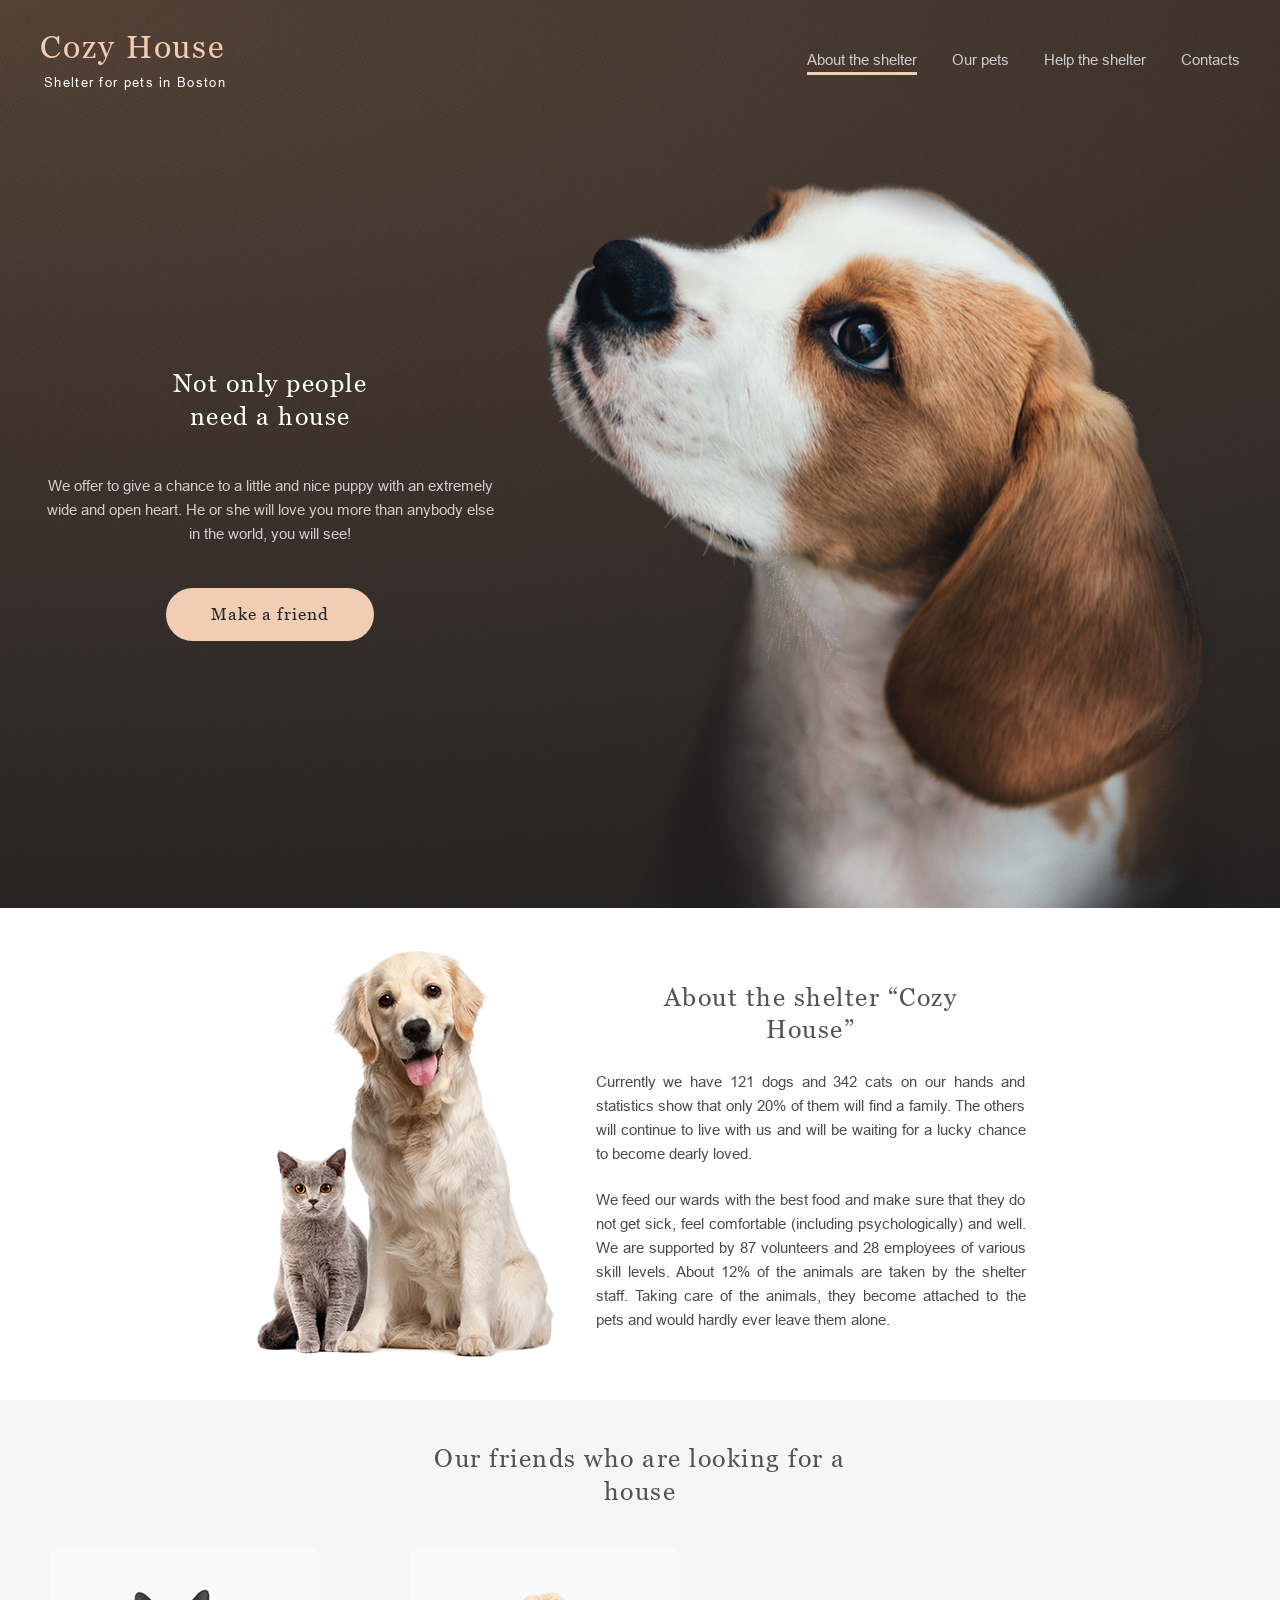
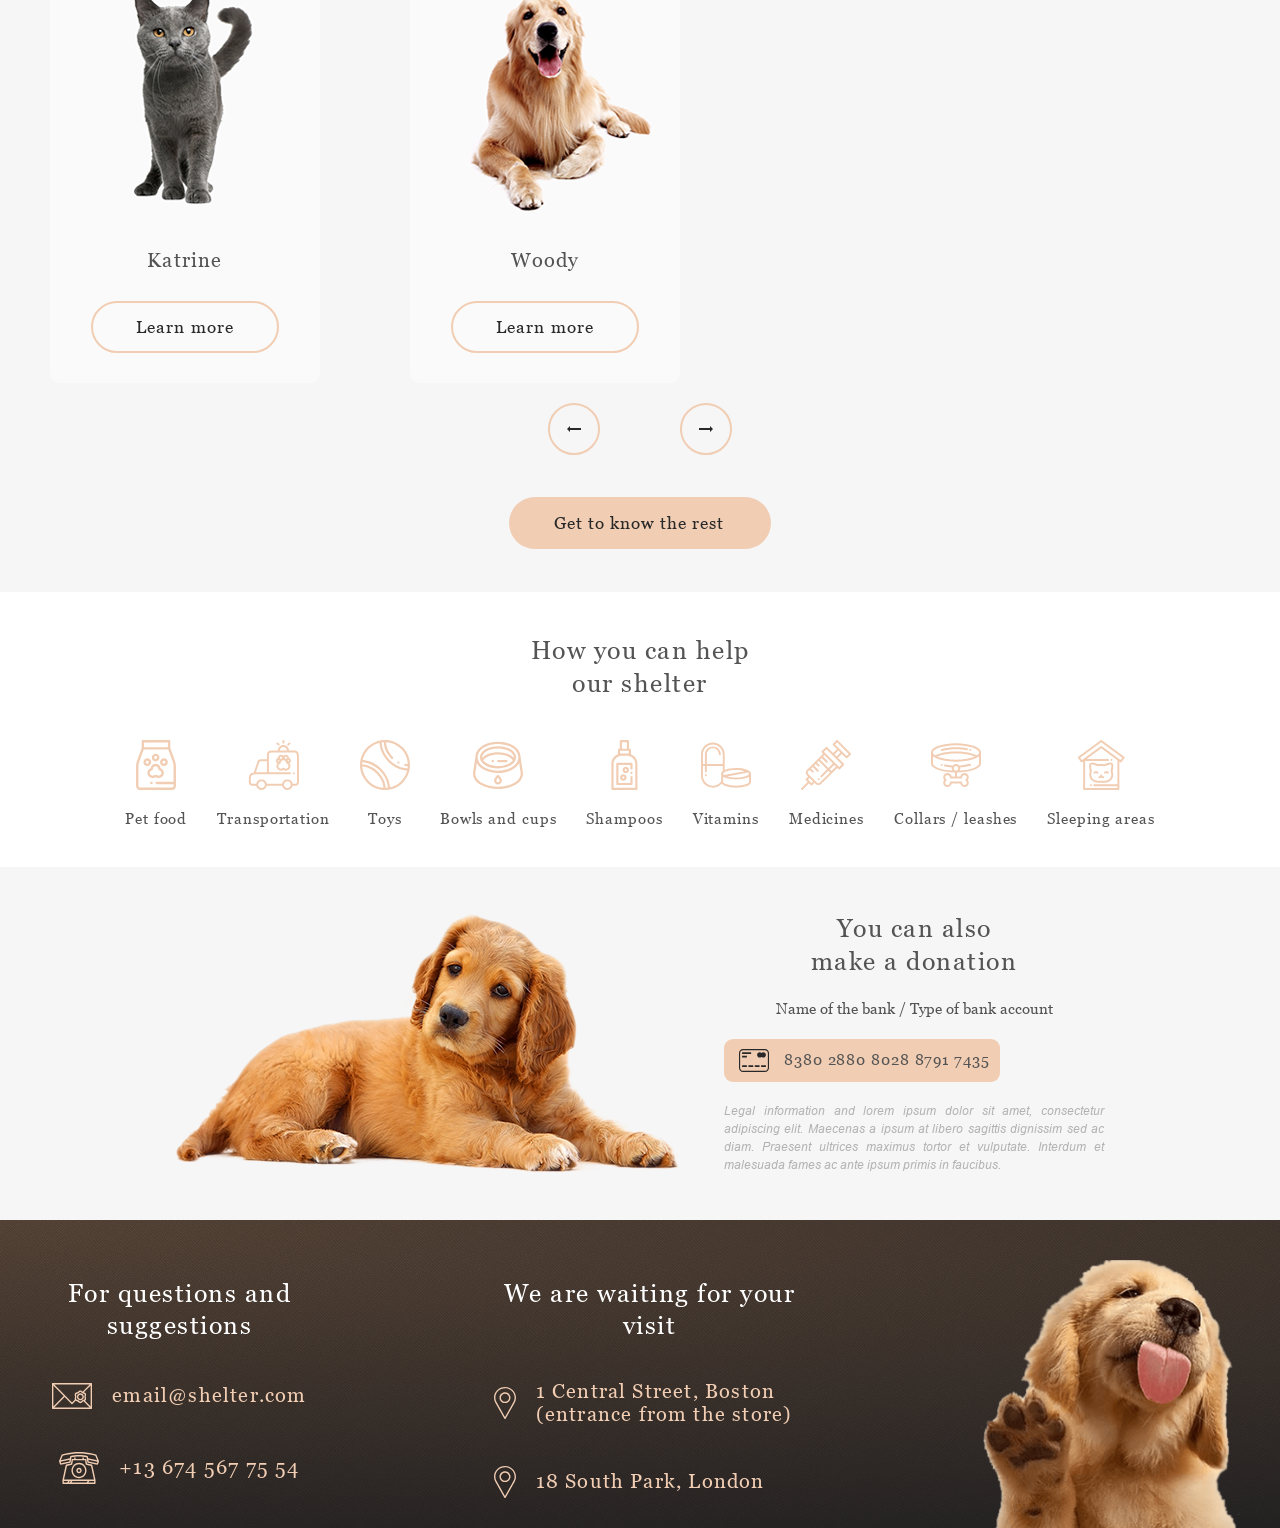
==== index.html @ 42ce53c7 "Initial commit" ====
<!DOCTYPE html>
<html lang="en">
<head>
    <meta charset="UTF-8">
    <meta name="viewport" content="width=device-width, initial-scale=1.0">
    <title>Cozy House | main page</title>
    <link rel="preload" href="fonts/ArialMT.woff2" as="font" type="font/woff2" crossorigin>
    <link rel="preload" href="fonts/Georgia.woff2" as="font" type="font/woff2" crossorigin>
    <link rel="stylesheet" href="css/style.css">
    <link rel="icon" type="image/x-icon" href="images/favicon.ico">
</head>
<body>
    <div class="overlay" id="overlay"></div> 
    <header class="header">
        <div class="container">
            <div class="header__row">
                <a class="header__logo logo" href="#">
                    <div class="logo__title">
                        Cozy House
                    </div>
                    <div class="logo__desc">
                        Shelter for pets in Boston
                    </div>
                </a>
                <nav class="header__main-menu main-menu">
                    <ul class="main-menu__list">
                        <li class="main-menu__item"><a href="#" class="main-menu__link main-menu__link--current">About the shelter</a></li>
                        <li class="main-menu__item"><a href="pets.html" class="main-menu__link">Our pets</a></li>
                        <li class="main-menu__item"><a href="#help" class="main-menu__link">Help the shelter</a></li>
                        <li class="main-menu__item"><a href="#contacts" class="main-menu__link">Contacts</a></li>
                    </ul>
                </nav>
                <div class="burger header__burger">
                    <div class="burger__elem"></div>
                    <div class="burger__elem"></div>
                    <div class="burger__elem"></div>
                </div>
            </div>
        </div>
    </header>
    <main class="main">
        <div class="hero">
            <div class="container">
                <div class="hero__row">
                    <div class="hero__content">
                        <h1 class="hero__title">
                            Not only people need a house
                        </h1>
                        <div class="hero__desc">
                            We offer to give a chance to a little and nice puppy with an extremely wide and open heart. He or she will love you more than anybody else in the world, you will see!
                        </div>
                        <a class="hero__button button button--background" href="#friends">
                            Make a friend
                        </a>
                    </div>
                    <div class="hero__image-container">
                        <img class="hero__image" src="images/hero-image.png" width="698" height="728" alt="">
                    </div>
                </div>
            </div>
        </div>
        <section class="about">
            <div class="container">
                <div class="about__row">
                    <div class="about__image-container">
                        <img class="about__image" src="images/about-pets.png" width="300" height="408" alt="">
                    </div>
                    <div class="about__content">
                        <h2 class="section-title about__section-title">
                            About the shelter “Cozy House”
                        </h2>
                        <p>
                            Currently we have 121 dogs and 342 cats on our hands and statistics show that only 20% of them will find a family. The others will continue to live with us and will be waiting for a lucky chance to become dearly loved.
                        </p>
                        <p>
                            We feed our wards with the best food and make sure that they do not get sick, feel comfortable (including psychologically) and well. We are supported by 87 volunteers and 28 employees of various skill levels. About 12% of the animals are taken by the shelter staff. Taking care of the animals, they become attached to the pets and would hardly ever leave them alone.
                        </p>
                    </div>
                </div>
            </div>
        </section>
        <section class="friends friends--hero" id="friends">
            <div class="container">
                <h2 class="friends__section-title section-title section-title--big-margin">
                    Our friends who
                    are&nbsp;looking for a house
                </h2>
                <div class="friends__slider slider">
                    <div class="slider__arrow slider__arrow--left">
                        <svg width="14" height="6" viewBox="0 0 14 6" fill="none" xmlns="http://www.w3.org/2000/svg">
                            <path d="M14 2V4H3V6L0 3L3 0V2H14Z" fill="#292929" />
                        </svg>
                    </div>
                   
                    <div class="slider__wrapper">
                        <div class="slider__item">
                            <a class="friends-item" href="#">
                                <div class="friends-item__image-container">
                                    <img src="images/pets-katrine.jpg" alt="">
                                </div>
                                <div class="friends-item__title">
                                    Katrine
                                </div>
                                <div class="friends-item__button button button--round">
                                    Learn more
                                </div>
                            </a>
                        </div>
                        <div class="slider__item">
                            <a class="friends-item" href="#">
                                <div class="friends-item__image-container">
                                    <img src="images/pets-jennifer.jpg" alt="">
                                </div>
                                <div class="friends-item__title">
                                    Jennifer
                                </div>
                                <div class="friends-item__button button button--round">
                                    Learn more
                                </div>
                            </a>
                        </div>
                        <div class="slider__item">
                            <a class="friends-item" href="#">
                                <div class="friends-item__image-container">
                                    <img src="images/pets-woody.jpg" alt="">
                                </div>
                                <div class="friends-item__title">
                                    Woody
                                </div>
                                <div class="friends-item__button button button--round">
                                    Learn more
                                </div>
                            </a>
                        </div>
                    </div>
                    <div class="slider__arrow slider__arrow--right">
                        <svg width="14" height="6" viewBox="0 0 14 6" fill="none" xmlns="http://www.w3.org/2000/svg">
                            <path d="M0 4V2L11 2V0L14 3L11 6V4L0 4Z" fill="#292929" />
                        </svg>
                    </div>
                </div>
                <a class="friends__button button button--background" href="pets.html">
                    Get to know the rest
                </a>
            </div>
        </section>
        <section class="help" id="help">
            <div class="container">
                <h2 class="help__section-title section-title section-title--big-margin">
                    How you can help
                    our shelter
                </h2>
                <div class="help__row">
                    <div class="help__col">
                        <div class="help-item">
                            <div class="help-item__icon">
                                <img src="images/help/1.svg" alt="">
                            </div>
                            <div class="help-item__name">
                                Pet food
                            </div>
                        </div>
                    </div>
                    <div class="help__col">
                        <div class="help-item">
                            <div class="help-item__icon">
                                <img src="images/help/2.svg" alt="">
                            </div>
                            <div class="help-item__name">
                                Transportation
                            </div>
                        </div>
                    </div>
                   
                    <div class="help__col">
                        <div class="help-item">
                            <div class="help-item__icon">
                                <img src="images/help/3.svg" alt="">
                            </div>
                            <div class="help-item__name">
                                Toys
                            </div>
                        </div>
                    </div>
                    <div class="help__col">
                        <div class="help-item">
                            <div class="help-item__icon">
                                <img src="images/help/4.svg" alt="">
                            </div>
                            <div class="help-item__name">
                                Bowls and cups
                            </div>
                        </div>
                    </div>
                    <div class="help__col">
                        <div class="help-item">
                            <div class="help-item__icon">
                                <img src="images/help/5.svg" alt="">
                            </div>
                            <div class="help-item__name">
                                Shampoos
                            </div>
                        </div>
                    </div>
                    <div class="help__col">
                        <div class="help-item">
                            <div class="help-item__icon">
                                <img src="images/help/6.svg" alt="">
                            </div>
                            <div class="help-item__name">
                                Vitamins
                            </div>
                        </div>
                    </div>
                    <div class="help__col">
                        <div class="help-item">
                            <div class="help-item__icon">
                                <img src="images/help/7.svg" alt="">
                            </div>
                            <div class="help-item__name">
                                Medicines
                            </div>
                        </div>
                    </div>
                    <div class="help__col">
                        <div class="help-item">
                            <div class="help-item__icon">
                                <img src="images/help/8.svg" alt="">
                            </div>
                            <div class="help-item__name">
                                Collars / leashes
                            </div>
                        </div>
                    </div>
                    <div class="help__col">
                        <div class="help-item">
                            <div class="help-item__icon">
                                <img src="images/help/9.svg" alt="">
                            </div>
                            <div class="help-item__name">
                                Sleeping areas
                            </div>
                        </div>
                    </div>
                </div>
            </div>
        </section>
        <section class="dontaion">
            <div class="container">
                <div class="dontaion__row">
                    <div class="donation__image-container">
                        <img class="dontaion__image" src="images/donation-dog.png" alt="">
                    </div>
                    <div class="dontaion__content">
                        <h2 class="dontaion__section-title section-title">
                            You can also make a donation
                        </h2>
                        <p class="donation__subtitle">
                            Name of the bank / Type of bank account
                        </p>
                        <a class="donation__credit-card cradit-card" href="#">
                            <img class="cradit-card__img" src="images/credit-card.svg" alt="">
                            8380 2880 8028 8791 7435
                        </a>
                        <div class="donation__desc">
                            Legal information and lorem ipsum dolor sit amet, consectetur adipiscing elit. Maecenas a ipsum at libero sagittis dignissim sed ac diam. Praesent ultrices maximus tortor et vulputate. Interdum et malesuada fames ac ante ipsum primis in faucibus.
                        </div>
                    </div>
                </div>
              
            </div>
        </section>
    </main> 
    <footer class="footer" id="contacts">
        <div class="container">
            <div class="footer__row">
                <div class="footer__col footer__col--links">
                    <h2 class="footer__section-title footer__section-title--big section-title">
                        For questions and suggestions
                    </h2>
                    <ul class="footer__contacts">
                        <li class="footer__list-item">
                            <a class="footer__item footer__item--center" href="mailto:email@shelter.com">
                                <img src="images/icon-email.svg" alt="">
                                email@shelter.com
                            </a>
                        </li>
                        <li class="footer__list-item">
                            <a class="footer__item footer__item--center" href="tel:+136745677554">
                                <img src="images/icon-phone.svg" alt="">
                                +13 674 567 75 54
                            </a>
                        </li>
                    </ul>
                </div>
                <div class="footer__col footer__col--adress">
                    <h2 class="footer__section-title section-title">
                        We are waiting for your visit
                    </h2>
                    <ul class="footer__contacts">
                        <li class="footer__list-item">
                            <a class="footer__item footer__item--center" href="https://maps.app.goo.gl/FoFPzvUxAFWKKioE9" target="_blank">
                                <img src="images/icon-marker.svg" alt="">
                                1 Central Street, Boston (entrance from the store)
                            </a>
                        </li>
                        <li class="footer__list-item">
                            <a class="footer__item footer__item--center" href="https://maps.app.goo.gl/FoFPzvUxAFWKKioE9" target="_blank">
                                <img src="images/icon-marker.svg" alt="">
                                18 South Park, London 
                            </a>
                        </li>
                    </ul>
                </div>
                <div class="footer__col">
                    <img  src="images/footer-puppy.png" alt="">
                </div>
            </div>
        </div>
    </footer>
    <script src="main.js"></script>
</body>
</html>
---- css/style.css ----
:root {
    --color-light-xl: #fff;
	--color-light-l: #f6f6f6;
	--color-light-s: #fafafa;
	--color-dark-s: #cdcdcd;
	--color-dark-m: #b2b2b2;
	--color-dark-l: #545454;
	--color-dark-xl: #4c4c4c;
	--color-dark-2xl: #444;
	--color-dark-3xl: #292929;
	--color-primary: #f1cdb3;
	--color-primary-light: #fddcc4;
	--start-screen-gradient-background: #211f20;
	--footer-gradient-background: #211f20;
    --font-family: "Georgia", sans-serif;
    --second-family: "Arial", sans-serif;
}
@font-face {
    font-family: 'Georgia';
    src: url('../fonts/Georgia-Italic.woff2') format('woff2');
    font-weight: normal;
    font-style: italic;
    font-display: swap;
}

@font-face {
    font-family: 'Arial';
    src: url('../fonts/ArialMT.woff2') format('woff2');
    font-weight: normal;
    font-style: normal;
    font-display: swap;
}

@font-face {
    font-family: 'Arial';
    src: url('../fonts/Arial-ItalicMT.woff2') format('woff2');
    font-weight: normal;
    font-style: italic;
    font-display: swap;
}

@font-face {
    font-family: 'Georgia';
    src: url('../fonts/Georgia.woff2') format('woff2');
    font-weight: normal;
    font-style: normal;
    font-display: swap;
}


html{
	scroll-behavior: smooth;
	height: 100%;
}

body{
	display: flex;
	flex-direction: column;	
	height: 100%;
    margin: 0;
    padding: 0;
    font-family: var(--font-family);
    color: var(--color-dark-l);
	background: var(--color-light-l);
}

.main{
	flex: 1 0 auto;
}

.footer{
	flex: 0 0 auto;
}

.container{
	max-width: 1200px;
	padding: 0 15px;
	margin: 0 auto;
}

.button{
	display: inline-flex;
	box-sizing: border-box;
	font-family: var(--font-family);
	font-weight: 400;
	font-size: 17px;
	line-height: 130%;
	color: var(--color-dark-3xl);
	letter-spacing: 0.06em;
	text-decoration: none;
	border-radius: 100px;
	transition: 0.3s;
}

.button--background{
	padding: 15px 45px;
	background: var(--color-primary);
}

.button--background:hover{
	background: var(--color-primary-light)
}

.button--round{
	padding: 13px 43px;
	border: 2px solid var(--color-primary);
}

.section-title{
	font-family: var(--font-family);
	font-weight: 400;
	font-size: 35px;
	line-height: 130%;
	letter-spacing: 0.06em;
	color: var(--color-dark-l);
	margin: 0;
}

.section-title--big-margin{
	margin-bottom: 60px;
}

.header{
	position: absolute;
	top: 0;
	left: 0;
	z-index: 100;
	width: 100%;
	padding: 30px 0;
}

body.lock {
    overflow: hidden;
}

.burger {
	position: relative;
    display: none; 
    flex-direction: column;
    justify-content: space-between;
    width: 30px;
    height: 22px;
    cursor: pointer;
    transition: transform 0.3s ease;
    z-index: 150 !important; 
}
.burger__elem {
    width: 100%;
    height: 2px;
    background-color: #f1cdb3; 
}

.overlay {
    position: fixed;
    top: 0; left: 0;
    width: 100%; height: 100%;
    background: rgba(41, 41, 41, 0.6);
    opacity: 0;
    visibility: hidden;
    transition: all 0.3s ease;
	z-index: 50;
}
.overlay.active {
    opacity: 1;
    visibility: visible;
}

.header--inside{
	position: relative;
}

.header--white{
	background: var(--color-light-xl);
}

.header--white .logo__title{
	color: var(--color-dark-l);
}

.header--white .logo__desc{
	color: var(--color-dark-3xl);
}

.header--white .main-menu__link{
	color: var(--color-dark-l);
}

.header--white .main-menu__link:not(.main-menu__link--current):hover{
	color: var(--color-dark-3xl);
}

.header--white .burger__elem{
	background-color: #000000;
}
.header--white .burger.active .burger__elem {
    background-color: var(--color-primary); 
}

.header__row{
	display: flex;
	justify-content: space-between;
	align-items: center;
}

.logo{
	text-decoration: none;
}

.logo__title{
	font-family: var(--font-family);
	font-weight: 400;
	font-size: 32px;
	line-height: 110%;
	letter-spacing: 0.06em;
	color: var(--color-primary);
}

.logo__desc{
	margin-top: 10px;	
	margin-left: 4px;
	font-family: var(--second-family);
	font-weight: 400;
	font-size: 13px;
	letter-spacing: 0.1em;
	color: var(--color-light-xl);
}

.main-menu__list{
	padding: 0;
	margin: 0;
	display: flex;
	gap: 35px;
	list-style: none;
}

.main-menu__link{
	position: relative;
	display: block;
	font-family: var(--second-family);
	font-weight: 400;
	font-size: 15px;
	line-height: 160%;
	color: var(--color-dark-s);
	text-decoration: none;
	transition: 0.3s;
}

.main-menu__link:after{
	content: '';
	position: absolute;
	top: 100%;
	left: 0;
	width: 0;
	height: 3px;
	background: var(--color-primary);
	transition: 0.3s;
}

.main-menu__link--current{
	cursor: inherit;
}

.main-menu__link.main-menu__link--current:after{
	width: 100%;
}

.main-menu__link:not(.main-menu__link--current):active,
.main-menu__link:not(.main-menu__link--current):hover{
	color: var(--color-light-s);
}


.main-menu__link:not(.main-menu__link--current):active:after{
	width: 100%;
}

.hero{
	position: relative;
	padding-top: 180px;
	background: var(--start-screen-gradient-background) radial-gradient(237.5% 111.8% at 0% 0%, rgb(91, 72, 58) 0%, rgb(38, 36, 37) 100%);
	background-size: cover;
}
.hero::before{
	content: '';
	position: absolute;
	top: 0;
	height: 100%;
	width: 100%;
	background-image: url(../images/noise_transparent.png);
}

.hero__row{
	position: relative;
	display: flex;
	align-items: flex-end;
	justify-content: space-between;
}

.hero__content{
	align-self: center;
	flex-shrink: 0;
	padding-bottom: 80px;
}

.hero__title{
	margin: 0;
	max-width: 310px;
	font-weight: 400;
	font-size: 44px;
	line-height: 130%;
	color: var(--color-light-xl);
}

.hero__desc{
	margin: 42px 0;
	font-family: var(--second-family);
	font-weight: 400;
	font-size: 15px;
	line-height: 160%;
	color: var(--color-dark-s);
	max-width: 460px;
}

.hero__image{
	display: block;
	max-width: 100%;
	height: auto;
}

.about{
	padding: 80px 0 96px;
	background: var(--color-light-xl);
}

.about__row{
	display: flex;
	align-items: center;
	justify-content: center;
	gap: 120px;
}
.about__content{
	max-width: 430px;
}

.about__section-title{
	max-width: 370px;
	margin-bottom: 22px;
}

.about__content p{
	font-family: var(--second-family);
	font-weight: 400;
	font-size: 15px;
	line-height: 160%;
	color: var(--color-dark-xl);
	margin: 0;
}	

.about__content p + p{
	margin-top: 25px;
}

.friends{
	padding: 80px 0 100px;
}

.friends__grid{
	display: grid;
	grid-template-columns: repeat(4, 1fr);
	gap: 30px 40px;
}

.friends__section-title{
	max-width: 430px;
	margin-left: auto;
	margin-right: auto;
	text-align: center;
}

.friends__pagination{
	margin-top: 60px;
}

.pagination__list{
	display: flex;
	align-items: center;
	justify-content: center;
	gap: 20px;
	list-style: none;
	padding: 0;
	margin: 0;
	list-style: none;

}

.pagination__link{
	display: flex;
	align-items: center;
	justify-content: center;
	height: 52px;
	width: 52px;
	box-sizing: border-box;
	border: 2px solid var(--color-primary);
	border-radius: 100px;
	padding-bottom: 3px;
	font-size: 20px;
	line-height: 1;
	/* letter-spacing: 0.06em; */
	text-align: center;
	color: var(--color-dark-3xl);
	text-decoration: none;
	transition: 0.4s;
}

.pagination__link:not(.pagination__link--disable):not(.pagination__link--current):hover{
	background: var(--color-primary-light);
	border-color: var(--color-primary-light);
}

.pagination__link:not(.pagination__link--disable):not(.pagination__link--current):active,
.pagination__link--current{
	background: var(--color-primary);
	border-color:  var(--color-primary);
}

.pagination__link--disable{
	color: var(--color-dark-s);
	border-color: var(--color-dark-s);
	cursor: no-drop;
}

.slider{
	position: relative;
	padding: 0 105px;
	box-sizing: border-box;
}

.slider__wrapper{
	display: flex;
	gap: 90px;
}

.slider__arrow{
	position: absolute;
	top: 50%;
	transform: translateY(-50%);
	display: flex;
	align-items: center;
	justify-content: center;
	height: 52px;
	width: 52px;
	box-sizing: border-box;
	border-radius: 100px;
	border: 2px solid var(--color-primary);
	cursor: pointer;
	transition: 0.3s;
}

.slider__arrow:hover{
	background-color: var(--color-primary-light);
	border-color: var(--color-primary-light);
}

.slider__arrow--left{
	left: 0;
}

.slider__arrow--right{
	right: 0;
}

.friends__button{
	display: block;
	max-width: 262px;
	margin: 60px auto 0;
}

.friends-item{
	display: flex;
	flex-direction: column;
	align-items: center;
	gap: 30px;
	padding-bottom: 30px;
	text-decoration: none;
	background: var(--color-light-s);
	border-radius: 9px;
	transition: 0.3s;
}

.friends-item:hover{
	background-color: #ffffff;
	box-shadow: 0 2px 35px 14px rgba(13, 13, 13, 0.04);
}

.friends-item:hover .friends-item__button{
	background: var(--color-primary-light);
	border-color: var(--color-primary-light);
}

.friends-item__image-container{
	position: relative;
	overflow: hidden;
	height: 270px;
	border-radius: 9px 9px 0 0;
}

.friends-item__image-container img{
	height: 100%;
	width: 100%;
	object-fit: contain;
	object-position: center;
}

.friends-item__title{
	font-family: var(--font-family);
	font-weight: 400;
	font-size: 20px;
	letter-spacing: 0.06em;
	text-align: center;
	color: var(--color-dark-l);
	text-decoration: none;
}

.help{
	padding: 80px 0 100px;
	background: var(--color-light-xl);
}

.help__section-title{
	max-width: 310px;
	margin-left: auto;
	margin-right: auto;
	text-align: center;
}

.help__row{
	display: flex;
    flex-wrap: wrap;
    gap: 55px 120px;
    justify-content: center;
}


.help-item{
	display: flex;
	flex-direction: column;
	align-items: center;
	gap: 30px;
}

.help-item__icon{
	height: 60px;
	display: flex;
	align-items: flex-end;
	justify-content: center;
}

.help-item__icon img{
	max-width: 100%;
	max-height: 60px;
}

.help-item__name{
	font-family: var(--font-family);
	font-weight: 400;
	font-size: 20px;
	line-height: 115%;
	letter-spacing: 0.06em;
	text-align: center;
	color: var(--color-dark-l);
}

.dontaion{
	padding: 80px 0 100px;
	background: var(--color-light-l);
}

.dontaion__row{
	display: flex;
	justify-content: center;
	align-items: center;
	gap: 30px;
}

.dontaion__content{
	max-width: 380px;
}

.dontaion__section-title{
	max-width: 300px;
}

.donation__subtitle{
	margin: 20px 0 18px;
	font-family: var(--font-family);
	font-weight: 400;
	font-size: 15px;
	line-height: 110%;
	letter-spacing: 0.06em;
	color: var(--color-dark-l);
}

.donation__image-container{
	padding-top: 4px;
}

.cradit-card{
	display: flex;
	align-items: center;
	padding: 10px 10px 10px 15px;
	box-sizing: border-box;
	max-width: 349px;
	font-family: var(--font-family);
	font-weight: 400;
	font-size: 20px;
	line-height: 115%;
	letter-spacing: 0.06em;
	color: var(--color-dark-l);
	text-decoration: none;
	border-radius: 9px;
	background: var(--color-primary);
	transition: 0.4s;
}

.cradit-card:hover{
	opacity: .8;
}

.cradit-card__img{
	margin-right: 15px;
}

.donation__desc{
	margin-top: 20px;
	font-family: var(--second-family);
	font-style: italic;
	font-weight: 400;
	font-size: 12px;
	line-height: 150%;
	color: var(--color-dark-m);
}


.footer{
	position: relative;
	padding: 40px 0 0 0;
	/* background:  radial-gradient(549.89% 73.65% at 5.73% 50%, rgb(81, 61, 47) 0%, rgb(26, 26, 28) 100%) var(--start-screen-gradient-background); */
	background: var(--start-screen-gradient-background) radial-gradient(237.5% 111.8% at 0% 0%, rgb(91, 72, 58) 0%, rgb(38, 36, 37) 100%);
}
.footer::before{
	content: '';
	position: absolute;
	top: 0;
	left: 0;
	height: 100%;
	width: 100%;
	background: url(../images/noise_transparent.png);
}
.footer__row{
	position: relative;
	display: flex;
	align-items: flex-start;
	justify-content: space-between;
}

.footer__section-title{
	margin-bottom: 33px;
	color: var(--color-light-xl);
}

.footer__section-title--big{
	margin-bottom: 38px;
}

.footer__contacts{
	padding: 0;
	margin: 0;
	list-style: none;
}

.footer__col--links {
	max-width: 279px;
}

.footer__col--adress{
	max-width: 302px;
}

.footer__col--adress .footer__list-item + .footer__list-item{
	margin-top: 32px;
}

.footer__col > img{
	display: block;
}
.footer__col:not(:last-child){
	padding-top: 17px;
}

.footer__item{
	display: flex;
	align-items: flex-start;
	font-weight: 400;
	font-size: 20px;
	line-height: 115%;
	letter-spacing: 0.06em;
	color: var(--color-primary);
	text-decoration: none;
	transition: .4s;
}

.footer__item:hover{
	opacity: 0.8;
}

.footer__item--center{
	align-items: center;
}

.footer__item img{
	margin-right: 20px;
	flex-shrink: 0;
}

.footer__list-item + .footer__list-item {
	margin-top: 40px;
}

.burger{
	display: none;
}

@media (max-width:1100px){
	
	.slider__wrapper{
		gap: 50px;
	}

	.friends__grid{
		grid-template-columns: repeat(3,1fr);
	}
}
@media (max-width:991px){

	
	.container{
		padding: 0 30px;
	}

	.hero {
		padding-top: 149px;
	}

	.hero__row{
		flex-direction: column;
	}

	.hero__content{
		display: flex;
		flex-direction: column;
		padding-bottom: 100px;
	}

	.hero__desc{
		max-width: clamp(300px, 60vw, 800px);
	}
	
	.hero__image{
		max-width: 569px;
		width: 100%;
	}

	.hero__button{
		margin: 0 auto;
	}

	.about__row{
		flex-direction: column-reverse;
		gap: 80px;
	}

	.about__section-title{
		margin-bottom: 24px;
	}

	.slider{
		padding: 0 64px;
	}

	.slider__item{
		width: 100%;
	}

	.slider__wrapper{
		gap: 40px;
	}

	.slider__item:nth-child(3){
		display: none;
	}
	
	.help{
		padding: 80px 0 99px;
	}

	.help__row{
		display: grid;
		grid-template-columns: repeat(3, 1fr);
		gap: 55px 0;
		padding: 0 10px;
		box-sizing: border-box;
	}
	.help__col{
		padding: 0 15px;
		box-sizing: border-box;
	}


	.dontaion__row{
		flex-direction: column-reverse;
		gap: 60px;
	}

	.donation__image-container{
		padding-top: 0;
	}

	.donation__image-container img{
		display: block;
		margin-left: -2px;
	}

	.donation__subtitle{
		margin: 20px 0 19px;
	}
	
	.footer{
		padding: 31px 0 0 0;
	}

	.footer__col:not(:last-child){
		padding-top: 0;
	}

	.footer__row{
		flex-wrap: wrap;
		justify-content: center;
		gap: 64px 60px;
	}

	.friends{
		padding: 80px 0 78px;
	}
	.friends--hero{
		padding: 80px 0 100px;
	}
	.friends__section-title{
		margin-bottom: 30px;
	}
	.friends--hero .friends__section-title{
		margin-bottom: 60px;
	}
	.friends__grid{
		grid-template-columns: repeat(2,1fr);
		padding: 0 64px;
	}

	.friends__grid .friends-item:nth-child(n + 7){
		display: none;
	}

	.friends__pagination{
		margin-top: 40px;
	}
	
}

@media (max-width:767px){

	.container{
		padding: 0 15px;
	}

	.header .container{
		padding: 0 20px;
	}

	.header__main-menu{
		display: none;
	}
	.burger{
		display: flex;
		flex-direction: column;
		justify-content: space-between;
		width: 30px;
		height: 22px;
		z-index: 150 !important;
	}
	
	.burger__elem{
		height: 2px;
		background-color: var(--color-primary);
	}

    .header__main-menu {
        position: fixed;
        top: 0;
        right: -320px; 
        max-width: 320px;
		width: 100%;
        height: 100vh;
        background-color: #292929; 
        display: flex;
        align-items: center;   
        justify-content: center; 
        transition: transform 0,5s ease;
        z-index: 120;
	}
    .header__main-menu.active {
        transform: translateX(-320px);
    }
    
    .burger.active {
        transform: rotate(90deg);
    }

    .main-menu__list {
        display: flex;
        flex-direction: column; 
        align-items: center;   
		justify-content: center;
		height: auto;
        gap: 40px;            
        list-style: none;
        padding: 0;
    }
	.main-menu__link {
        font-size: 32px;       
        line-height: 160%;
		text-align: center;
        color: #CDCDCD;        
        text-decoration: none;
		transition: color 0.3s ease;
    }
	.main-menu__link:hover {
        color: #F1CDB3;
    }
    .main-menu__link--current {
        color: #F1CDB3;
        border-bottom: 3px solid #F1CDB3;
    }
	.header--white .header__main-menu {
        background-color: #FFFFFF;
    }
    .header--white .main-menu__link {
        color: #545454;
    }
    .header--white .main-menu__link--current {
        color: #292929;
        border-bottom: 3px solid #F1CDB3;
    }

    .header--white .burger__elem {
        background-color: #000000;
    }
	.header--white .logo__title {
        color: var(--color-primary);
    }
    .header--white .logo__desc {
        color: var(--color-dark-3xl);
    }
}
	.hero .container{
		padding:  0 14px;
	}

	.hero__content{
		text-align: center;
	}

	.hero__title{
		max-width: 255px;
		margin: 0 auto;
		font-size: 25px;
		line-height: 130%;
		letter-spacing: 0.06em;
	}

	.hero__desc{

		font-size: 15px;
		line-height: 160%;
	}

	.about{
		padding: 42px 0 38px;
	}

	.about .container{
		padding: 0 25px;
	}
	
	.about__row{
		gap: 41px;
	}

	.about__content p + p{
		margin-top: 22px;
	}
	

	.about__image{
		height: auto;
		max-width: 100%;
	}

	.section-title{
		font-size: 25px;
		line-height: 130%;
		letter-spacing: 0.06em;
		text-align: center;
	}


	.section-title--big-margin{
		margin-bottom: 41px;
	}

	.about__content p{
		text-align: justify;
	}

	.friends{
		padding: 42px 0 43px;
	}

	.slider{
		padding: 0 10px 72px;
	}

	.slider__item:nth-child(2){
		display: none;
	}

	.slider__arrow{
		top: auto;
		bottom: 0;
	}

	.slider__arrow--right{
		transform: translateX(92px);
		right: 50%;
	}

	.slider__arrow--left{
		transform: translateX(-92px);
		left: 50%;
	}

	.friends__button{
		margin-top: 42px;
	}
	
	.help{
		padding: 42px 0 39px;
	}
	
	.help__row{
		grid-template-columns: repeat(2, 1fr);
		gap: 30px;
		padding: 0;
	}

	.help__section-title{
		max-width: 230px;
	}
	
	.help__col{
		padding: 0;
	}

	.help-item{
		gap: 21px;
	}

	.help-item__icon{
		height: 50px;
	}

	.help-item__icon img{
		max-height: 50px;
	}

	.help-item__name{
		font-size: 15px;
		line-height: 110%;
		letter-spacing: 0.06em;
	}

	

	.donation__image-container img{
		max-width: 100%;
	}

	.dontaion{
		padding: 42px 0;
	}

	.donation .container{
		padding: 0 19px;
	}

	.dontaion__section-title{
		max-width: 220px;
		margin: 0 auto;
	}

	.donation__subtitle{
		font-weight: 400;
		font-size: 15px;
		line-height: 160%;
		text-align: center;
		letter-spacing: 0;
	}

	.dontaion__content{
		display: flex;
		flex-direction: column;
	}

	.cradit-card{
		font-size: 15px;
		line-height: 110%;
		align-self: flex-start;
	}

	.dontaion .container{
		padding: 0 20px;
	}

	.dontaion__row{
		gap: 43px;
	}

	.donation__desc{
		text-align: justify;
	}

	.footer__item {
		justify-content: center;
	}

	.footer__row{
		gap: 40px;
	}

	.footer__section-title{
		margin-bottom: 38px;
	}

	.footer__col--adress .footer__contacts{
		margin: 0 -5px;
	}

	.footer__col--adress .footer__item {
		justify-content: flex-start;
	}

	.footer__col--adress .footer__list-item + .footer__list-item{
		margin-top: 40px;
	}

	.footer__col > img{
		max-width: 260px;
	}

	.friends__grid{
		padding: 0 9px;
		grid-template-columns: 1fr 1fr;
	}

	.friends__pagination{
		margin-top: 44px;
	}

	.pagination__list{
		gap: 10px;
	}

	.about__section-title{
		max-width: 300px;
		margin: 0 auto 24px;
	}
	.friends--hero .friends__section-title{
		margin-bottom: 42px;
	}
}
@media (max-width:650px){
	.footer__row{
		flex-direction: column;
		align-items: center;
	}

}
@media (max-width:568px){

	.friends__grid{
		grid-template-columns: 1fr;
	}

	.friends__grid .friends-item:nth-child(n + 4){
		display: none;
	}
	.hero__image{
		max-width: 260px;
	}

	.hero__content{
		padding-bottom: 106px;
	}

	.hero__image-container{
		margin-right: -4px;
	}

	.about__image{
		max-width: 260px;
	}

	.donation__image-container img{
		max-width: 260px;
		margin-right: 0;
	}

}
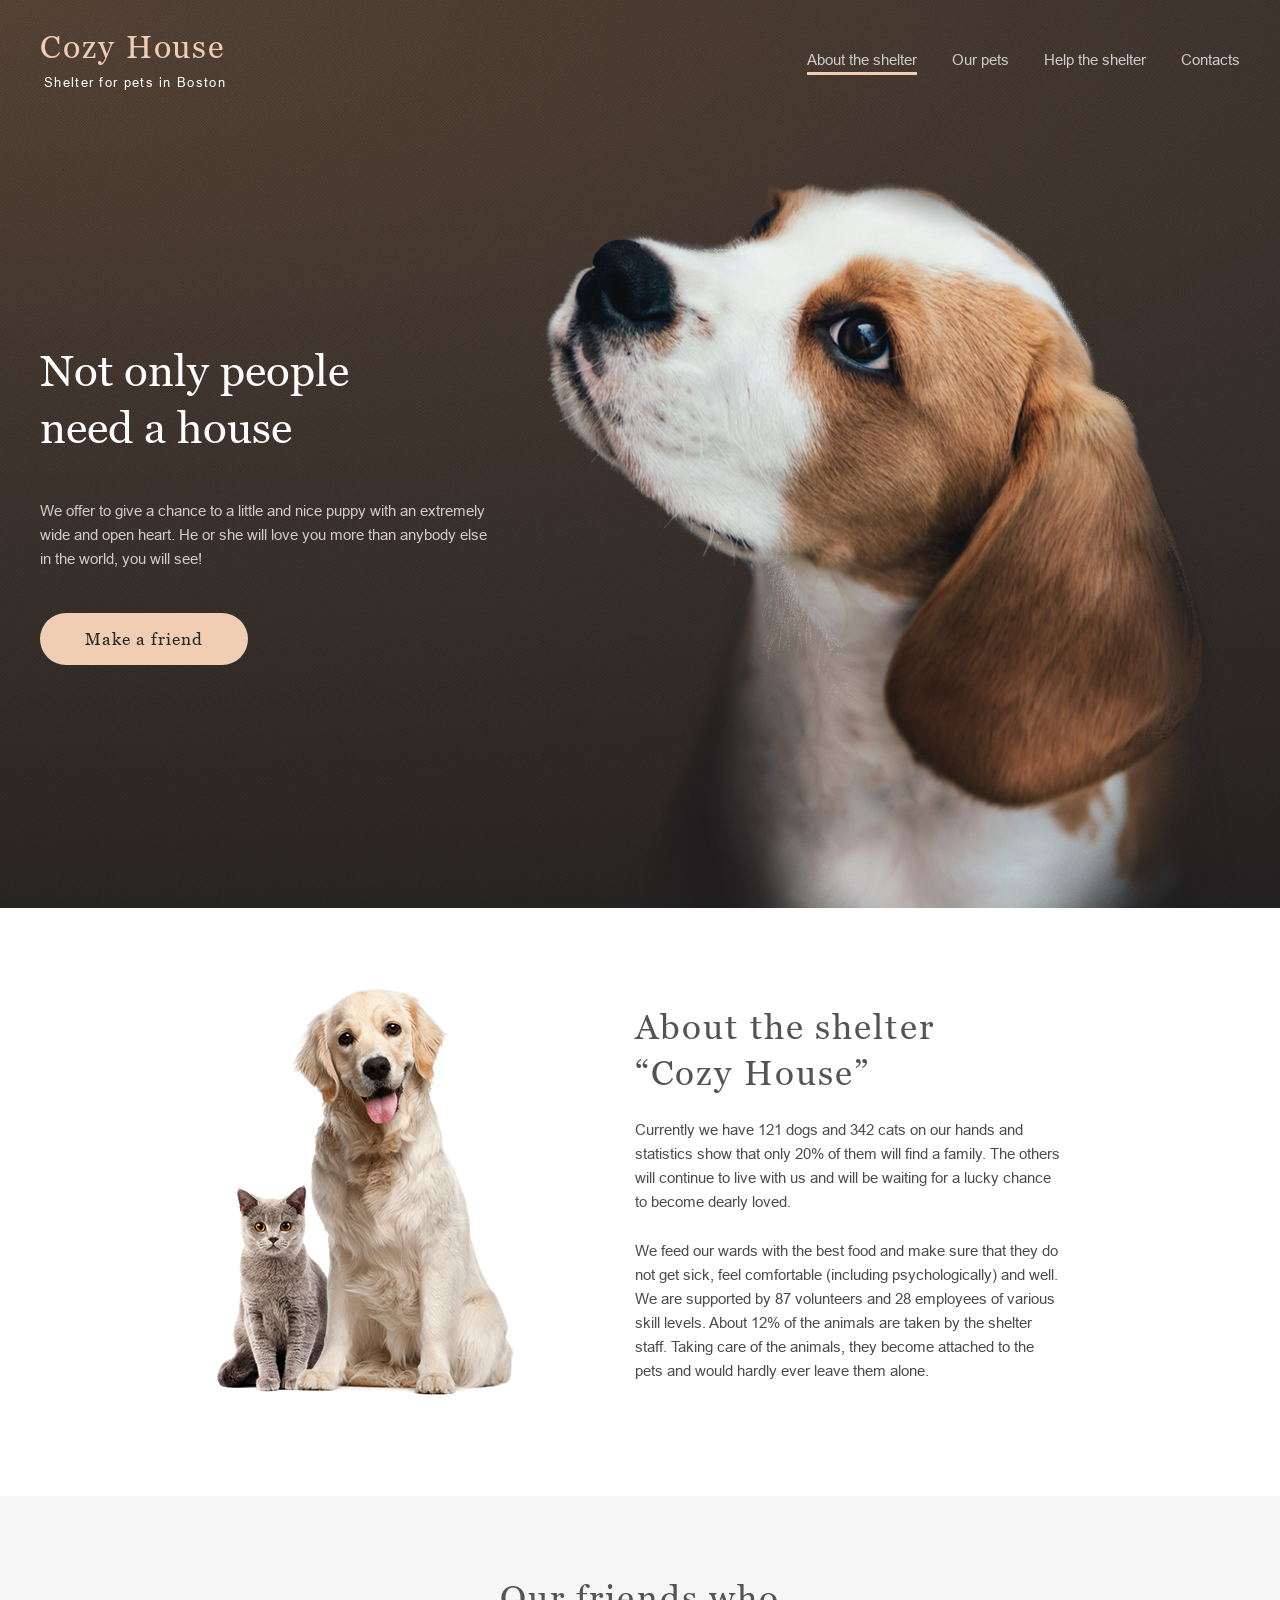
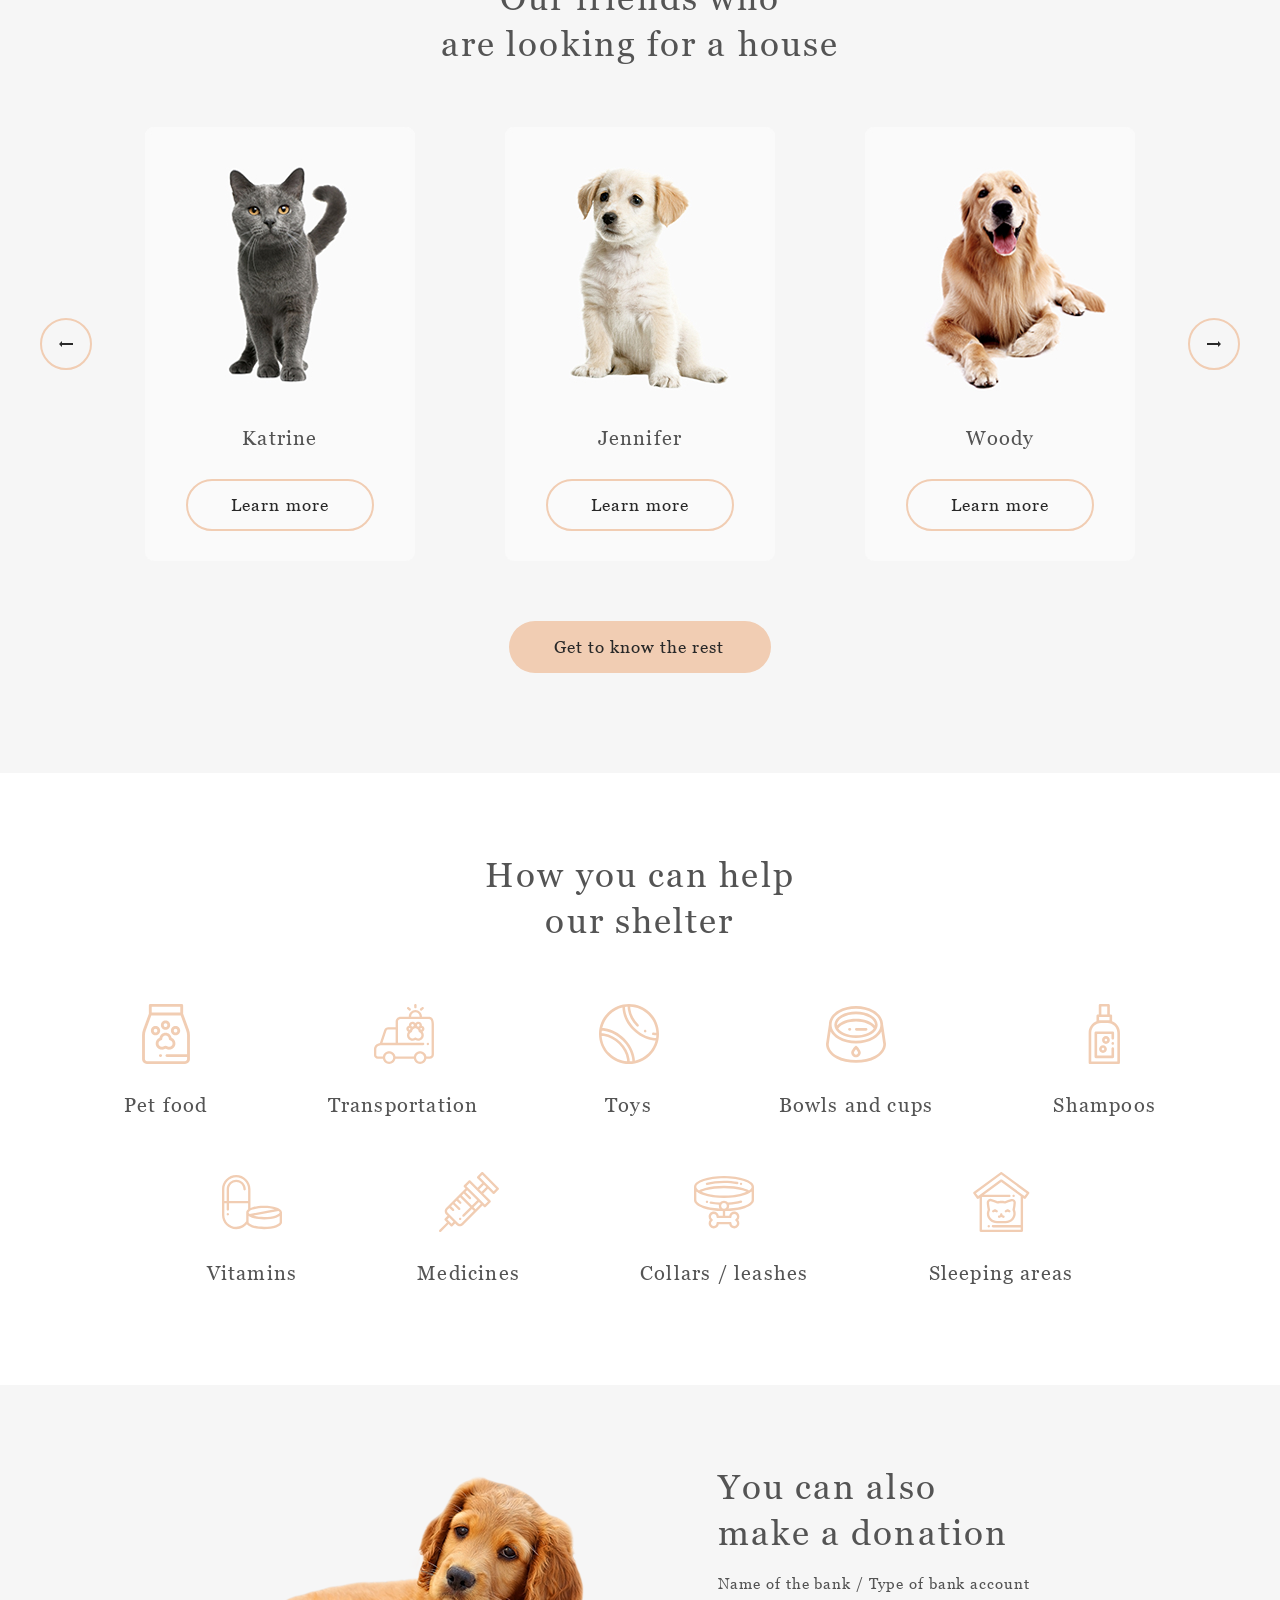
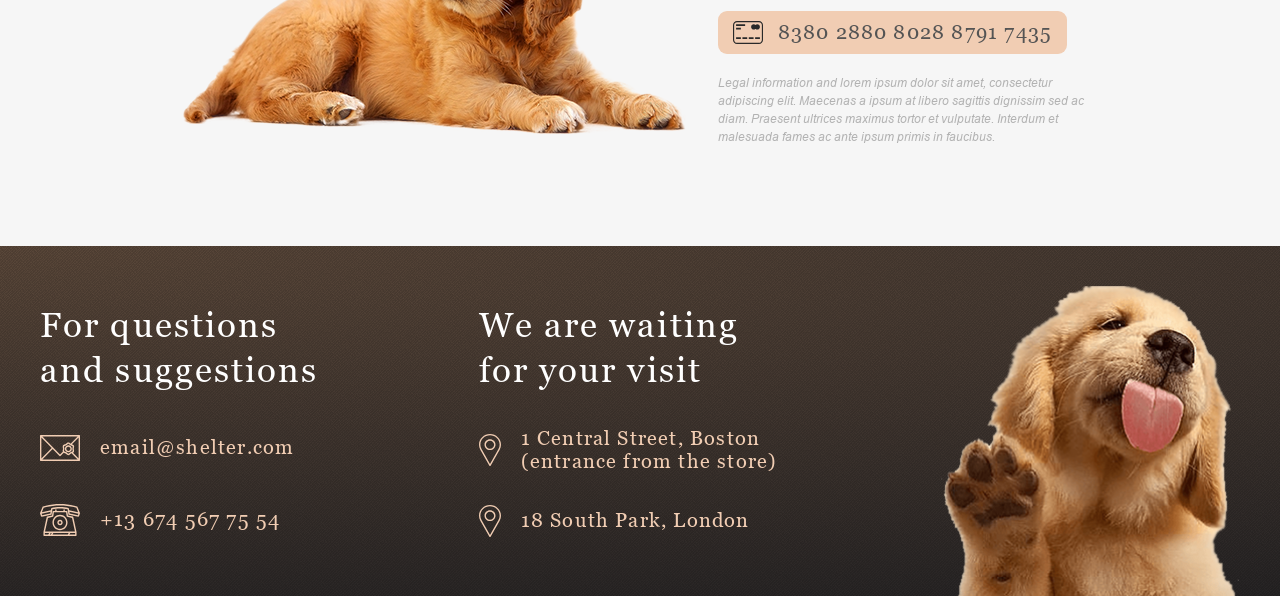
==== commit 78f21623: "update" ====
--- a/index.html
+++ b/index.html
@@ -79,7 +79,7 @@
                 </div>
             </div>
         </section>
-        <section class="friends friends--hero" id="friends">
+         <section class="friends friends--hero" id="friends">
             <div class="container">
                 <h2 class="friends__section-title section-title section-title--big-margin">
                     Our friends who
--- a/css/style.css
+++ b/css/style.css
@@ -434,7 +434,9 @@
 	padding: 0 105px;
 	box-sizing: border-box;
 }
-
+.slider__iem {
+	display: block;
+}
 .slider__wrapper{
 	display: flex;
 	gap: 90px;
@@ -910,10 +912,10 @@
 		width: 100%;
         height: 100vh;
         background-color: #292929; 
-        display: flex;
+		display: flex;
         align-items: center;   
         justify-content: center; 
-        transition: transform 0,5s ease;
+        transition: transform 0.5s ease;
         z-index: 120;
 	}
     .header__main-menu.active {
@@ -969,7 +971,7 @@
     .header--white .logo__desc {
         color: var(--color-dark-3xl);
     }
-}
+
 	.hero .container{
 		padding:  0 14px;
 	}
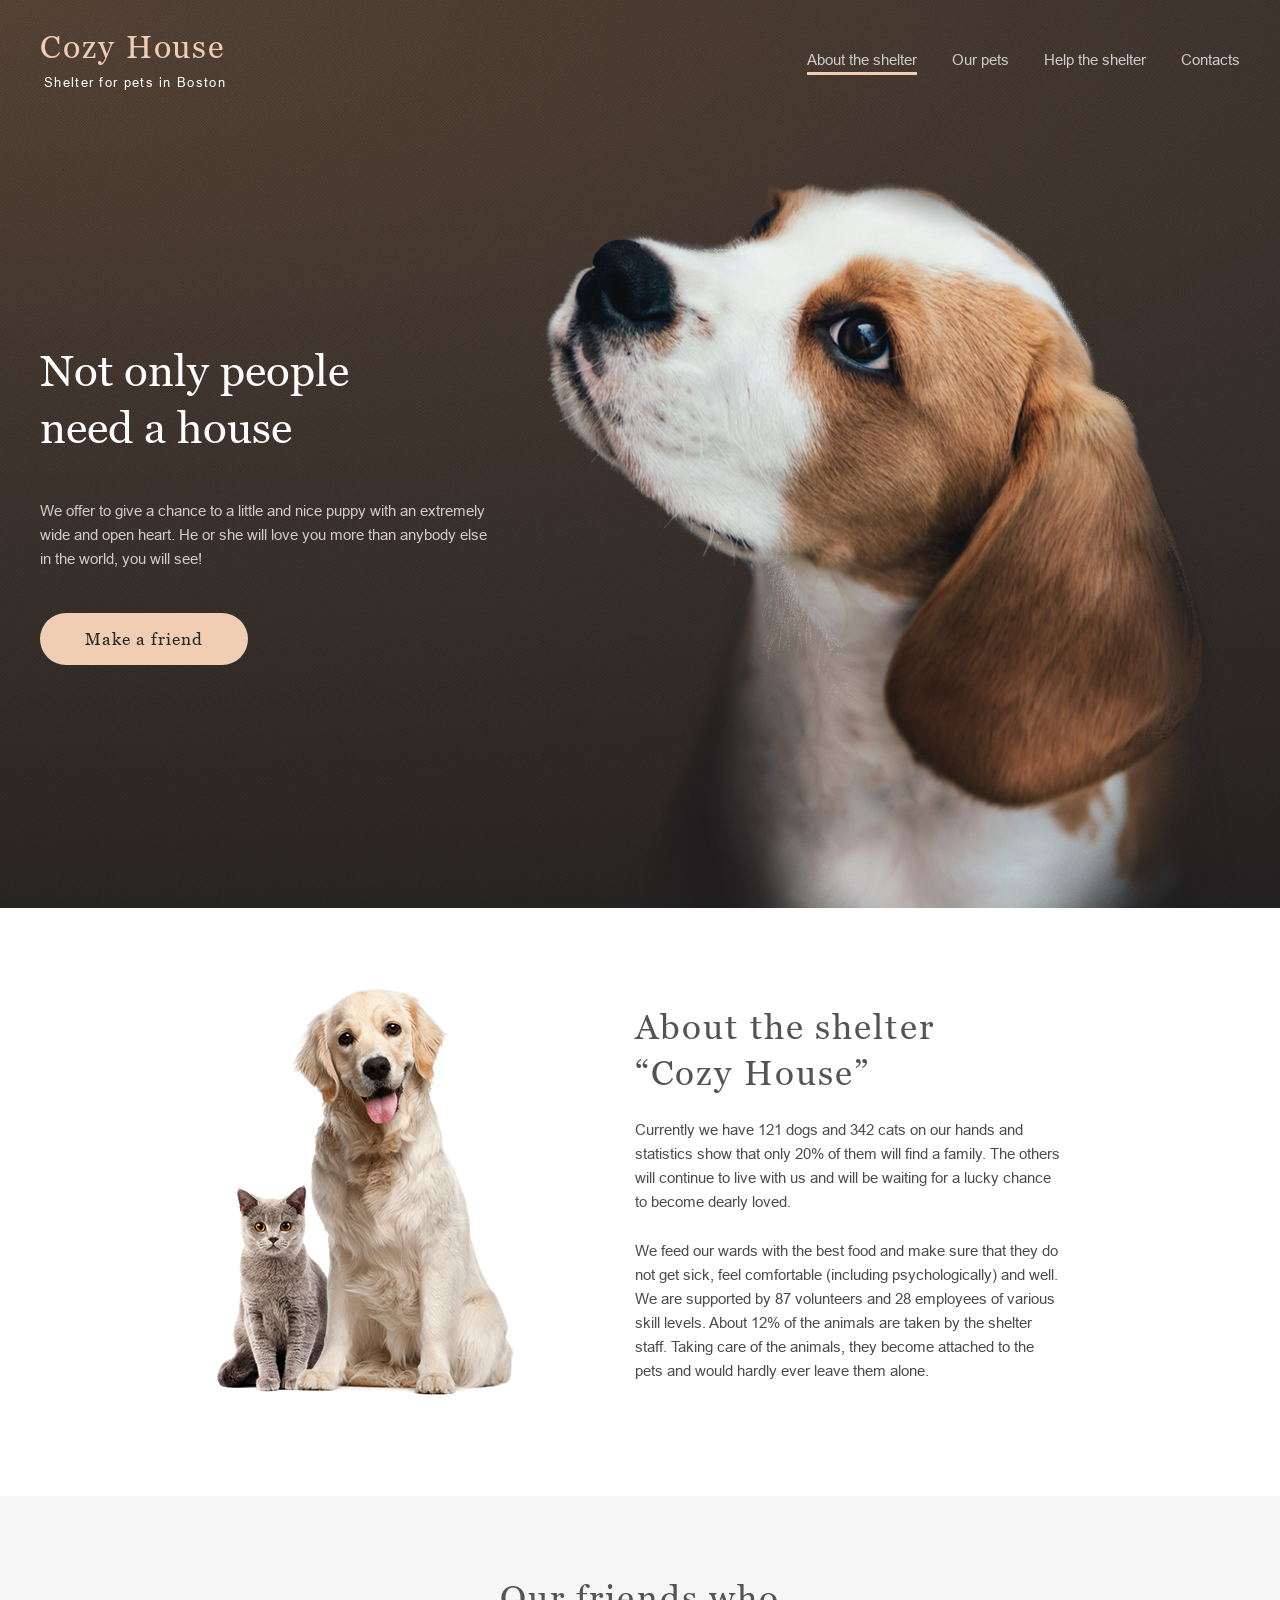
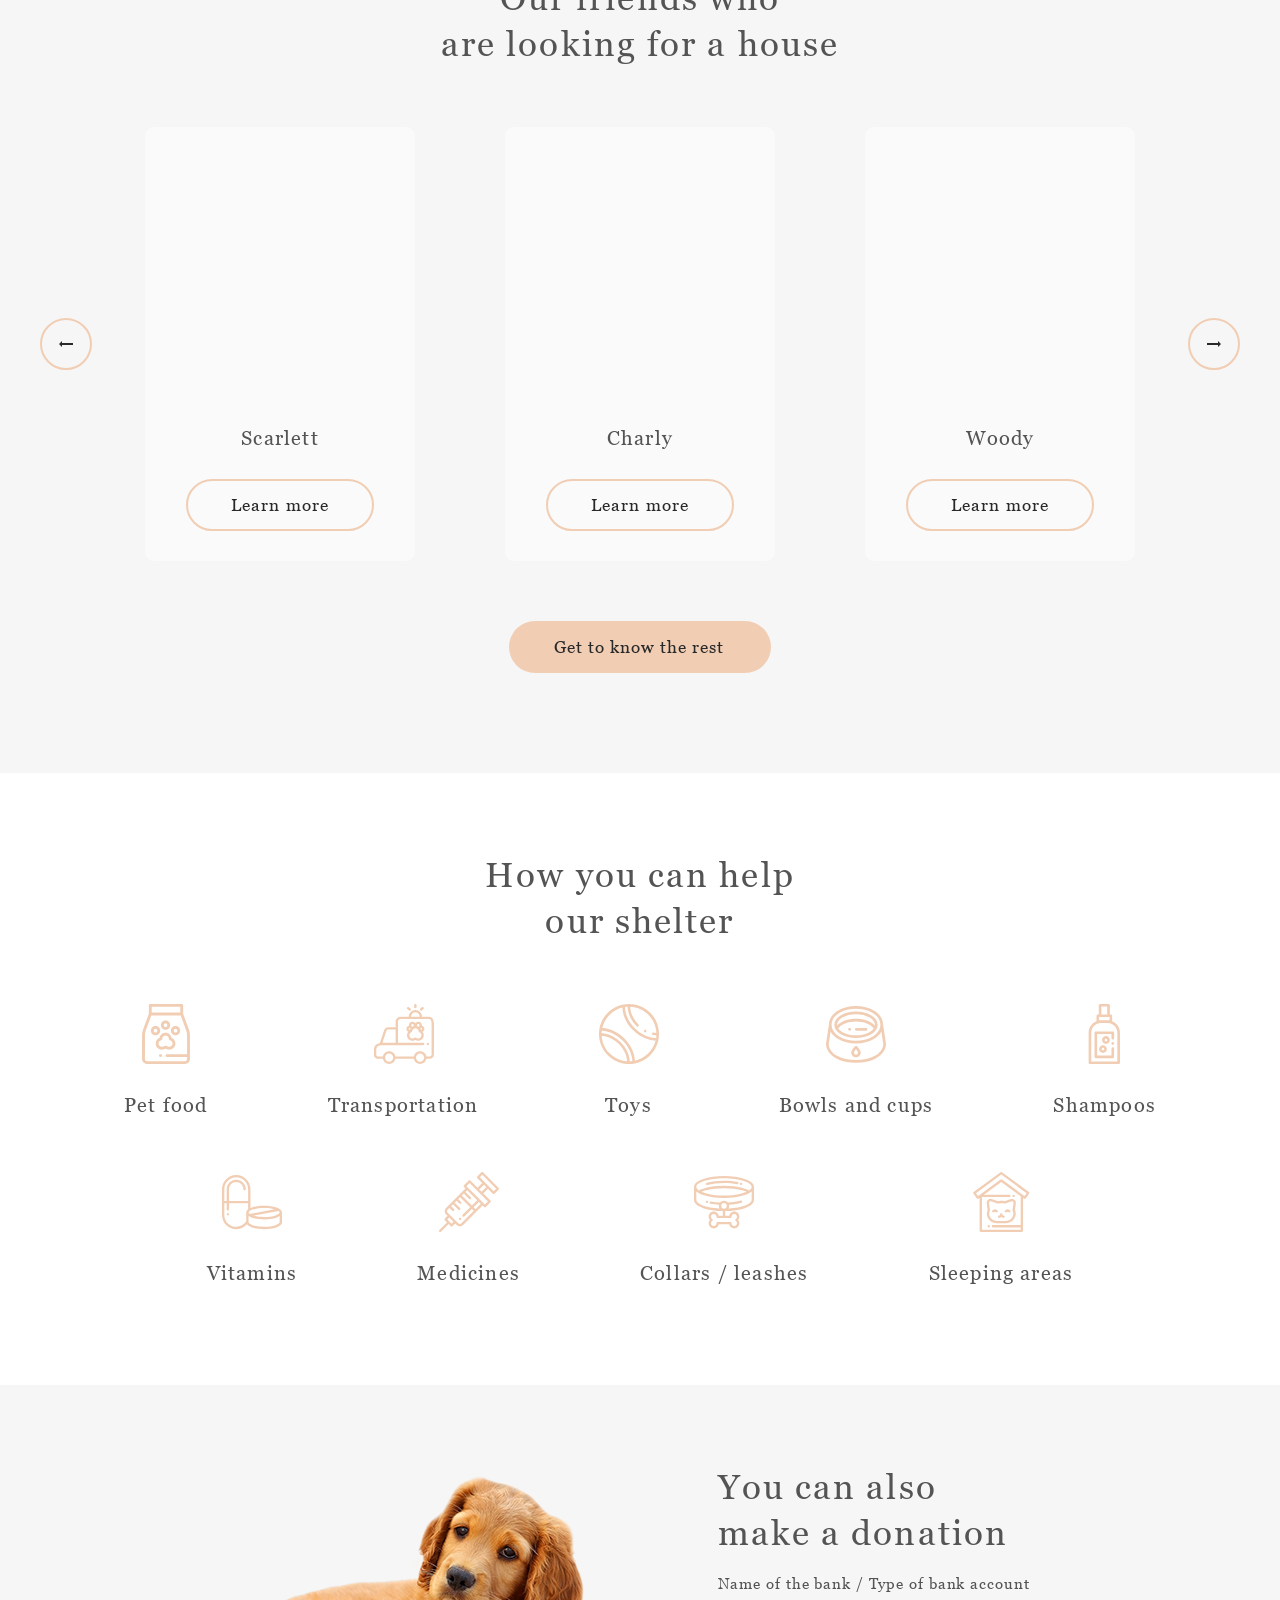
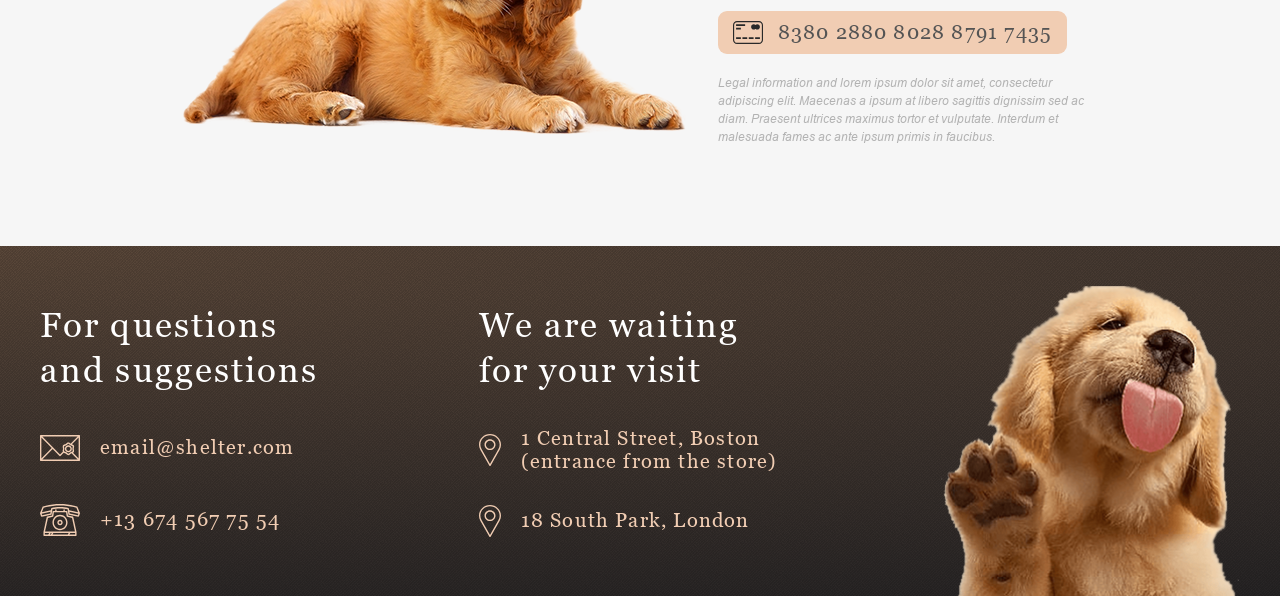
==== commit 76de6f17: "popup" ====
--- a/index.html
+++ b/index.html
@@ -318,6 +318,9 @@
             </div>
         </div>
     </footer>
+    <div class="overlay"></div>
+        <div id="popup" class="popup">
+    </div>
     <script src="main.js"></script>
 </body>
 </html>
--- a/css/style.css
+++ b/css/style.css
@@ -367,7 +367,9 @@
 .friends__grid{
 	display: grid;
 	grid-template-columns: repeat(4, 1fr);
+	height: auto !important;
 	gap: 30px 40px;
+	justify-items: center;
 }
 
 .friends__section-title{
@@ -434,14 +436,46 @@
 	padding: 0 105px;
 	box-sizing: border-box;
 }
-.slider__iem {
+.slider__item {
 	display: block;
+	width: 100%;
 }
 .slider__wrapper{
 	display: flex;
 	gap: 90px;
-}
-
+	overflow: hidden;
+	width: 100%;
+	justify-content: center;
+	position: relative;
+}
+@keyframes move-right {
+    from { left: 0px; }
+    to { left: -100%; }
+}
+
+.transition-right {
+    animation: move-right 0.5s ease-in-out;
+}
+/* .exit-animation {
+    opacity: 0;
+    transform: scale(0.9);
+    transition: 0.4s ease-in;
+}
+
+.enter-animation {
+    animation: fadeIn 0.4s ease-out forwards;
+}
+
+@keyframes fadeIn {
+    from {
+        opacity: 0;
+        transform: scale(1.1);
+    }
+    to {
+        opacity: 1;
+        transform: scale(1);
+    }
+} */
 .slider__arrow{
 	position: absolute;
 	top: 50%;
@@ -522,6 +556,136 @@
 	color: var(--color-dark-l);
 	text-decoration: none;
 }
+.popup-overlay {
+    position: fixed;
+    top: 0; left: 0;
+    width: 100%; height: 100%;
+    background: rgba(41, 41, 41, 0.6); /* Затемнение +2 балла */
+    z-index: 2000;
+    display: flex;
+    align-items: center;
+    justify-content: center;
+    opacity: 0;
+    visibility: hidden;
+    transition: all 0.3s ease;
+    cursor: pointer;
+}
+
+/* Показываем при наличии класса active */
+.popup-overlay.active {
+    opacity: 1;
+    visibility: visible;
+	display: flex;
+	z-index: 1000;
+}
+
+/* 2. Окно попапа */
+.popup-window {
+    position: relative;
+    background: #FAFAFA;
+    border-radius: 9px;
+    max-width: 900px;
+    width: auto;
+    display: flex;
+    box-shadow: 0px 2px 35px 14px rgba(13, 13, 13, 0.04);
+    cursor: default; /* На самом окне курсор обычный */
+    transition: transform 0.3s ease;
+    transform: scale(0.8);
+}
+
+.popup-overlay.active .popup-window {
+    transform: scale(1);
+}
+
+/* 3. Кнопка закрытия (Крестик) */
+.popup-close-btn {
+    position: absolute;
+    top: -52px;
+    right: -42px;
+    width: 52px;
+    height: 52px;
+    background: transparent;
+    border: 2px solid var(--color-primary);
+    border-radius: 50%;
+    display: flex;
+    align-items: center;
+    justify-content: center;
+    cursor: pointer;
+    transition: 0.3s;
+}
+
+.popup-close-btn:hover {
+    background-color: var(--color-primary-light);
+    border-color: var(--color-primary-light);
+}
+
+/* 4. Контент внутри (Картинка + Текст) */
+.popup-container {
+    display: flex;
+    align-items: center;
+    gap: 30px;
+}
+
+.popup-img {
+    width: 500px;
+    height: 500px;
+    object-fit: cover;
+    border-radius: 9px 0 0 9px;
+}
+
+.popup-info {
+    padding: 10px 20px 10px 0;
+    max-width: 350px;
+}
+
+.popup-name {
+    font-family: var(--font-family);
+    font-size: 35px;
+    line-height: 1.3;
+    letter-spacing: 0.06em;
+    color: #000;
+    margin-bottom: 10px;
+}
+
+.popup-type {
+    font-family: var(--font-family);
+    font-size: 20px;
+    line-height: 1.3;
+    letter-spacing: 0.06em;
+    margin-bottom: 40px;
+}
+
+.popup-description {
+    font-family: var(--font-family);
+    font-size: 15px;
+    line-height: 1.1;
+    letter-spacing: 0.06em;
+    margin-bottom: 40px;
+}
+
+/* Список характеристик */
+.popup-list {
+    list-style: none;
+    padding: 0;
+}
+
+.popup-list li {
+    font-family: var(--font-family);
+    font-size: 15px;
+    line-height: 1.1;
+    letter-spacing: 0.06em;
+    margin-bottom: 11px;
+    position: relative;
+    padding-left: 15px;
+}
+
+.popup-list li::before {
+    content: "•";
+    color: var(--color-primary);
+    position: absolute;
+    left: 0;
+}
+
 
 .help{
 	padding: 80px 0 100px;
@@ -732,6 +896,35 @@
 	display: none;
 }
 
+@media (max-width: 1279px) {
+    .friends__grid {
+        grid-template-columns: repeat(2, 1fr) !important; 
+        gap: 30px 40px; 
+        justify-items: center;
+        width: 100%;
+		max-width: 580px;
+        margin: 0 auto; 
+    }
+	.popup-window { 
+		max-width: 630px; 
+	}
+    .popup-img { 
+		width: 350px; 
+		height: 350px; 
+	}
+    .popup-info { 
+		max-width: 260px; 
+	}
+    .popup-name { 
+		margin-bottom: 10px; 
+	}
+    .popup-type { 
+		margin-bottom: 20px; 
+	}
+    .popup-description { 
+		margin-bottom: 20px; font-size: 13px; 
+	}
+}
 @media (max-width:1100px){
 	
 	.slider__wrapper{
@@ -739,7 +932,8 @@
 	}
 
 	.friends__grid{
-		grid-template-columns: repeat(3,1fr);
+		grid-template-columns: repeat(2,1fr);
+		gap: 30px 40px;
 	}
 }
 @media (max-width:991px){
@@ -797,8 +991,14 @@
 		gap: 40px;
 	}
 
-	.slider__item:nth-child(3){
+	/* .slider__item:nth-child(3){
 		display: none;
+	} */
+	.popup-window { 
+		max-width: 630px; 
+	}
+    .popup-img { 
+		width: 350px; height: 350px; 
 	}
 	
 	.help{
@@ -863,13 +1063,18 @@
 		margin-bottom: 60px;
 	}
 	.friends__grid{
-		grid-template-columns: repeat(2,1fr);
+		display: grid !important;
+		grid-template-columns: repeat(2,1fr) !important;
+		gap: 30px 40px;
 		padding: 0 64px;
-	}
-
-	.friends__grid .friends-item:nth-child(n + 7){
+		width: 100%;
+		max-width: 580px;
+		margin: 0 auto;
+	}
+
+	/* .friends__grid .friends-item:nth-child(n + 7){
 		display: none;
-	}
+	} */
 
 	.friends__pagination{
 		margin-top: 40px;
@@ -1062,6 +1267,24 @@
 	.friends__button{
 		margin-top: 42px;
 	}
+	.popup-window { 
+		max-width: 240px; 
+		flex-direction: column; 
+	}
+    .popup-img { 
+		display: none; 
+	} 
+	.popup-info {
+        padding: 10px;
+        text-align: center;
+        max-width: 100%;
+    }
+    .popup-list {
+        text-align: left;
+    }
+    .popup-close-btn { 
+		right: -30px; 
+	}
 	
 	.help{
 		padding: 42px 0 39px;
@@ -1178,8 +1401,12 @@
 	}
 
 	.friends__grid{
-		padding: 0 9px;
-		grid-template-columns: 1fr 1fr;
+		padding: 0 15px;
+		grid-template-columns: 1fr;
+		grid-template-rows: repeat(3, auto);
+		height: auto !important;
+		justify-items: center;
+		gap: 30px;
 	}
 
 	.friends__pagination{
@@ -1209,6 +1436,7 @@
 
 	.friends__grid{
 		grid-template-columns: 1fr;
+		justify-items: center;
 	}
 
 	.friends__grid .friends-item:nth-child(n + 4){
@@ -1235,4 +1463,19 @@
 		margin-right: 0;
 	}
 
+}
+@media (max-width: 767px) {
+    .friends__grid {
+        display: grid !important;
+        grid-template-columns: 1fr !important; 
+        height: auto !important; 
+        max-height: none !important;
+        gap: 30px !important;
+        justify-items: center;
+        margin-bottom: 40px;
+    }
+    .slider__item {
+        width: 270px; 
+        display: block !important;
+    }
 }
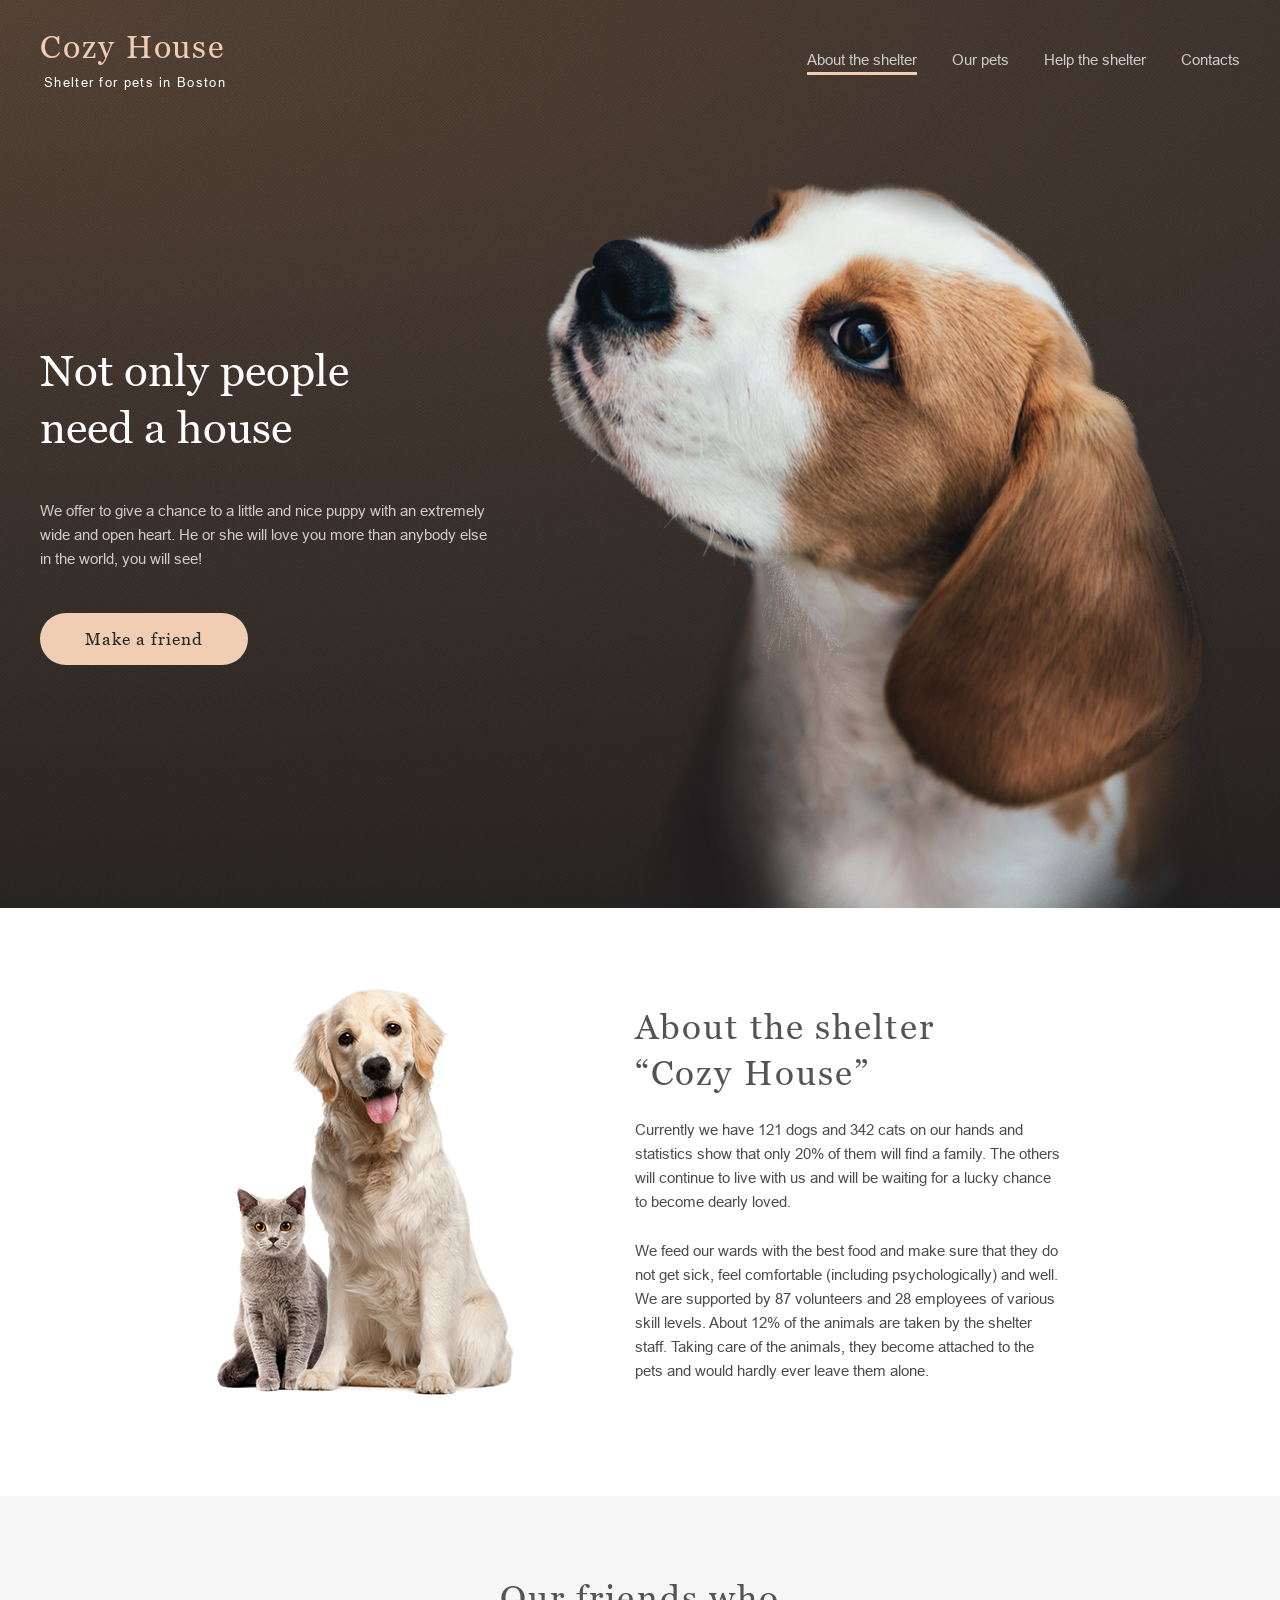
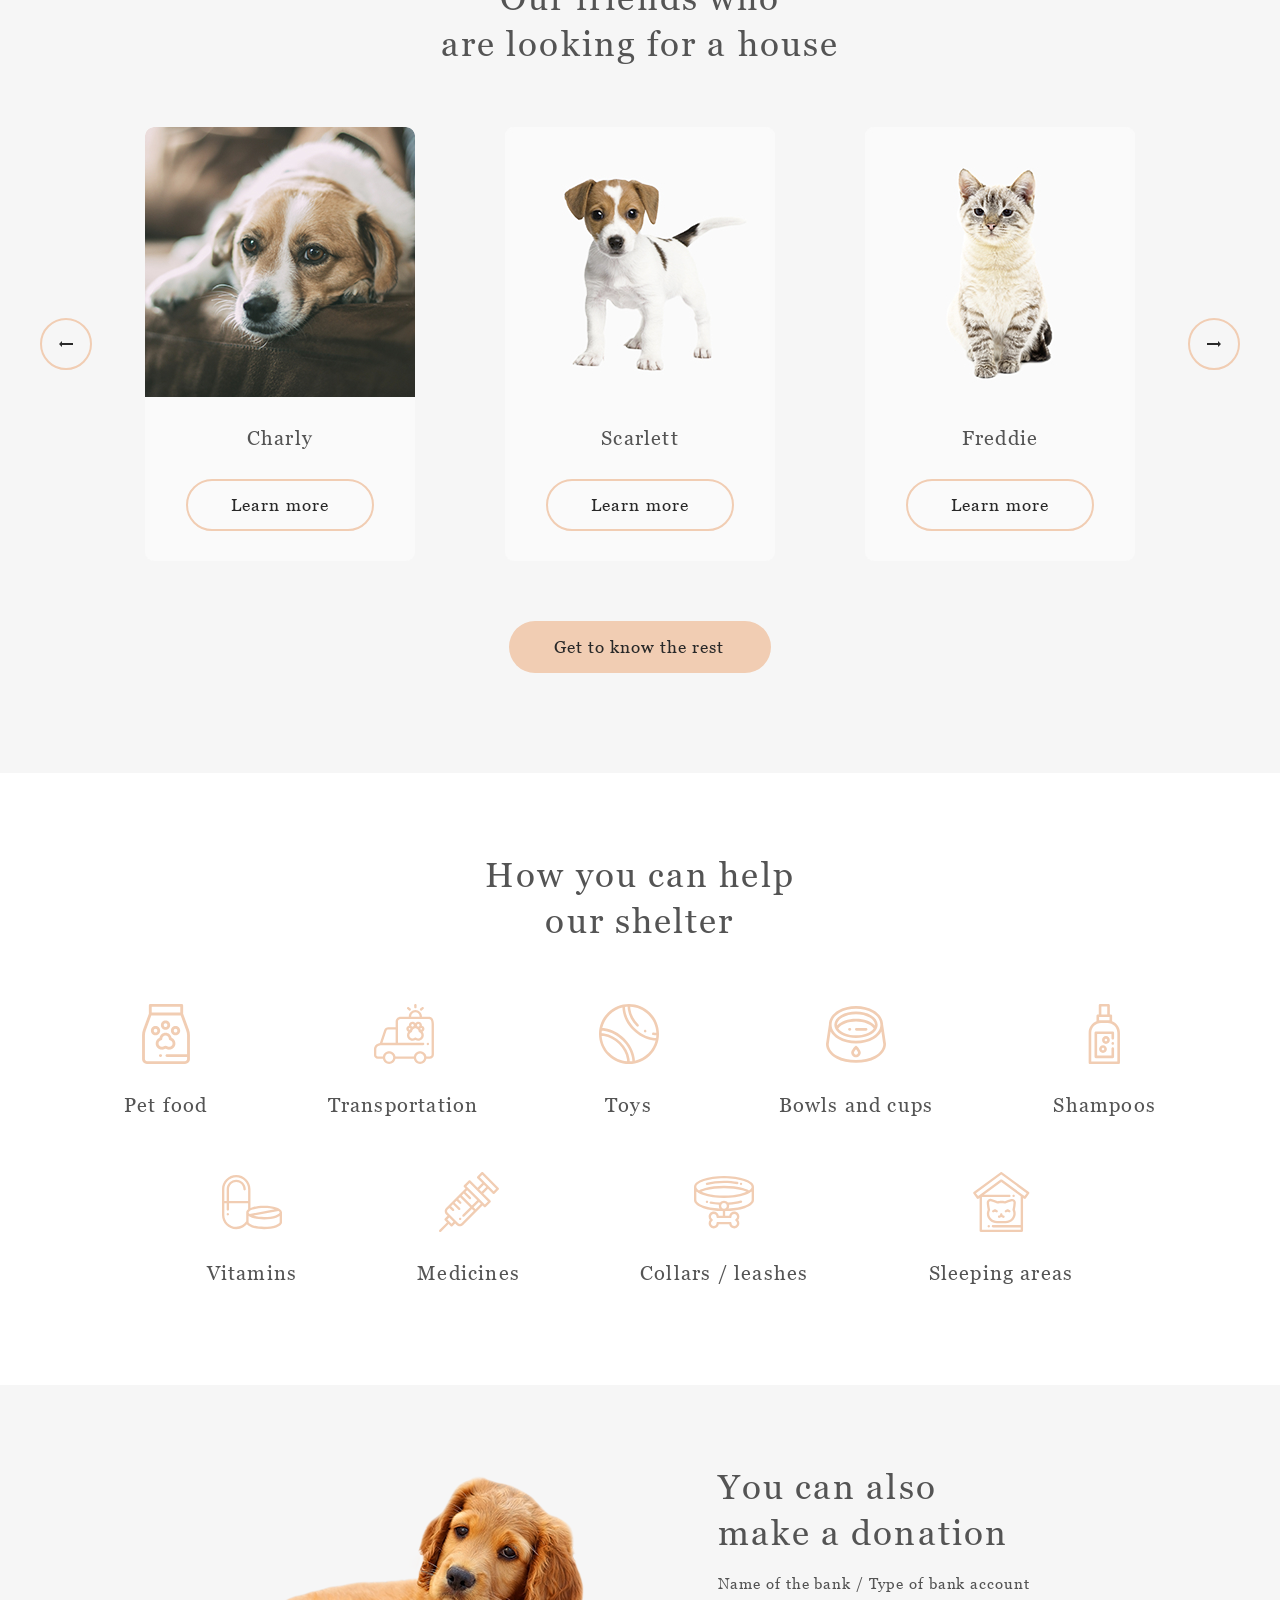
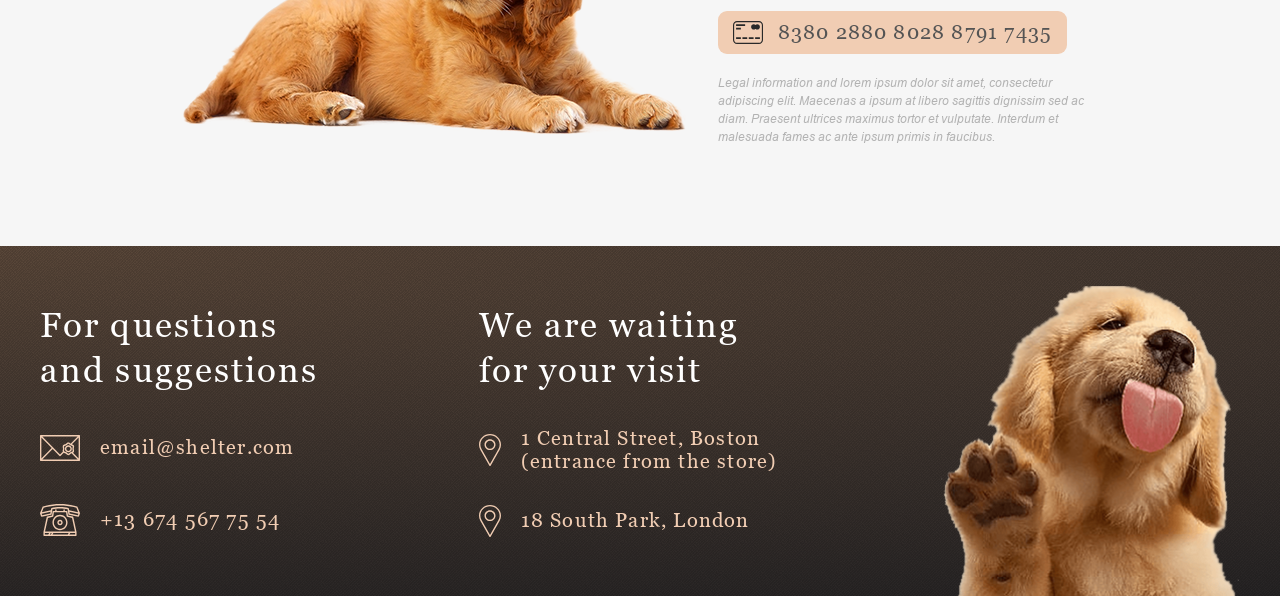
==== commit 0b3c9423: "correct popup" ====
--- a/index.html
+++ b/index.html
@@ -318,9 +318,6 @@
             </div>
         </div>
     </footer>
-    <div class="overlay"></div>
-        <div id="popup" class="popup">
-    </div>
     <script src="main.js"></script>
 </body>
 </html>
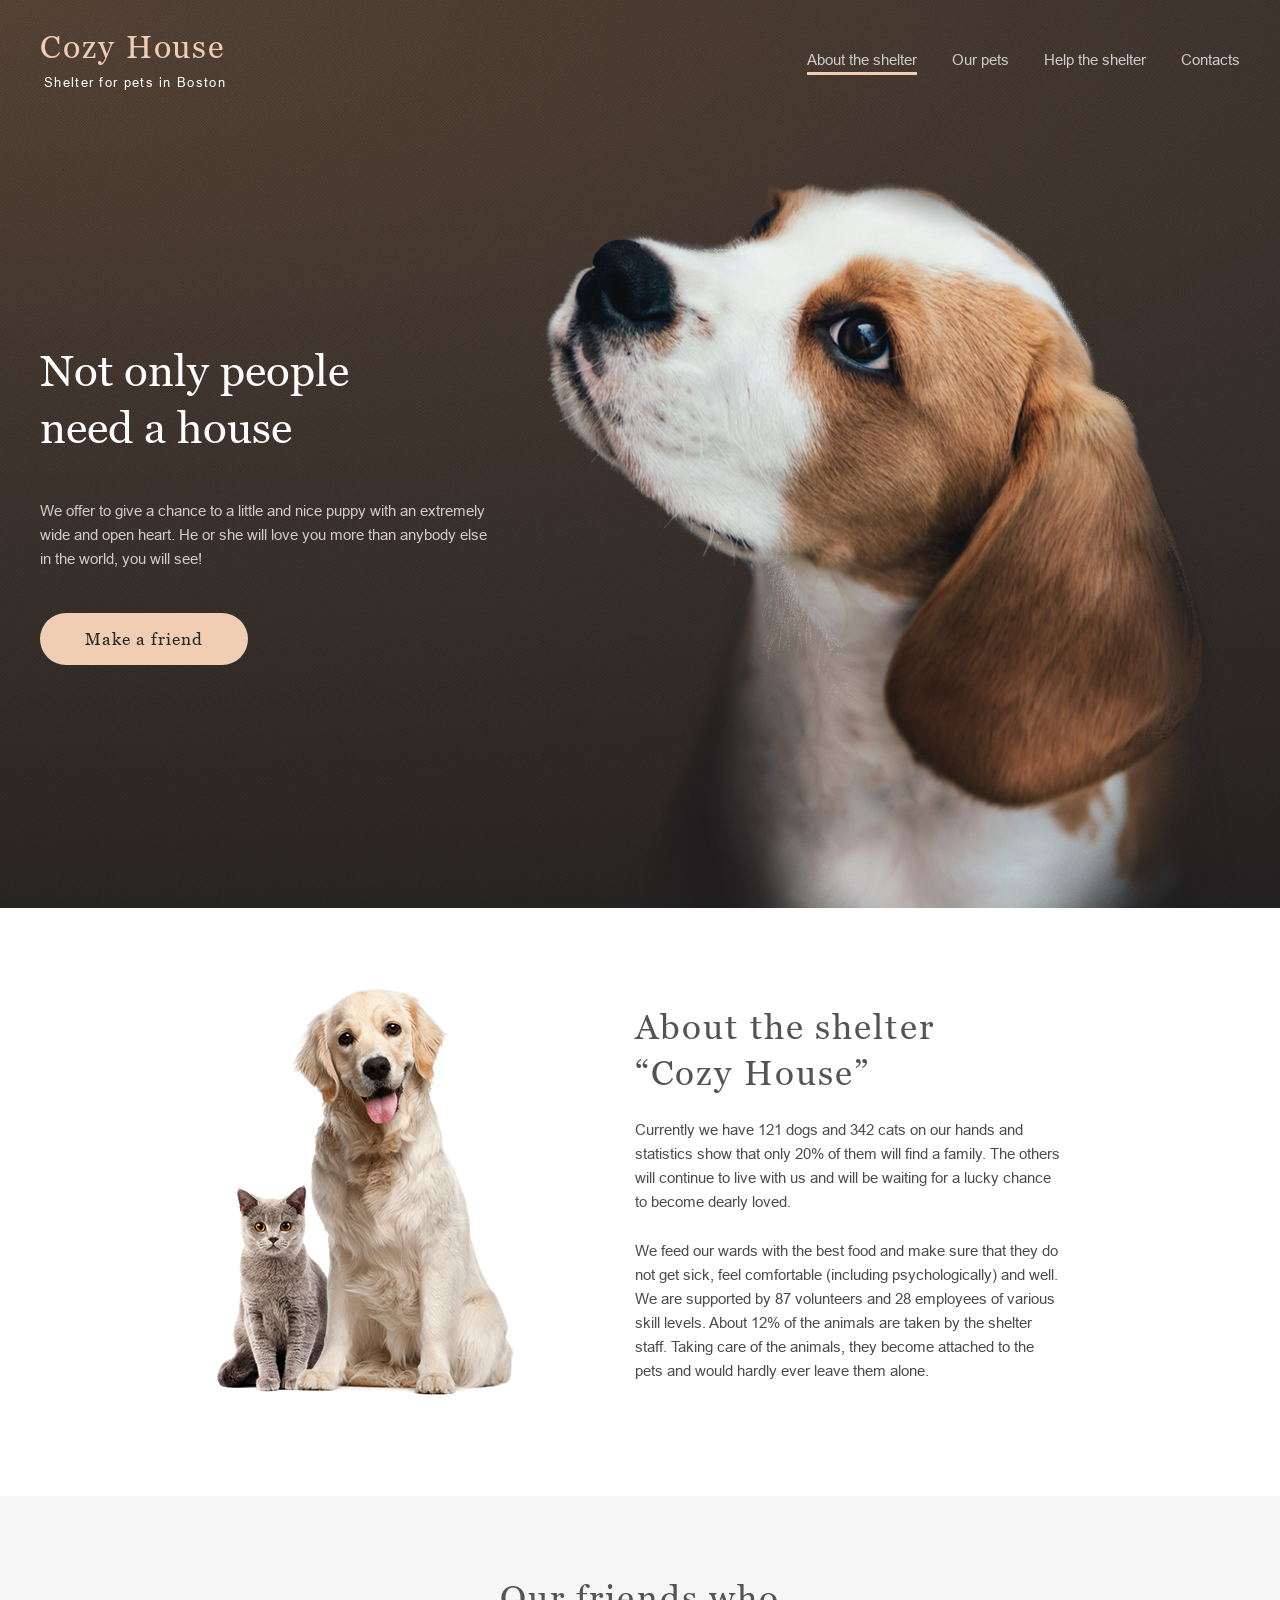
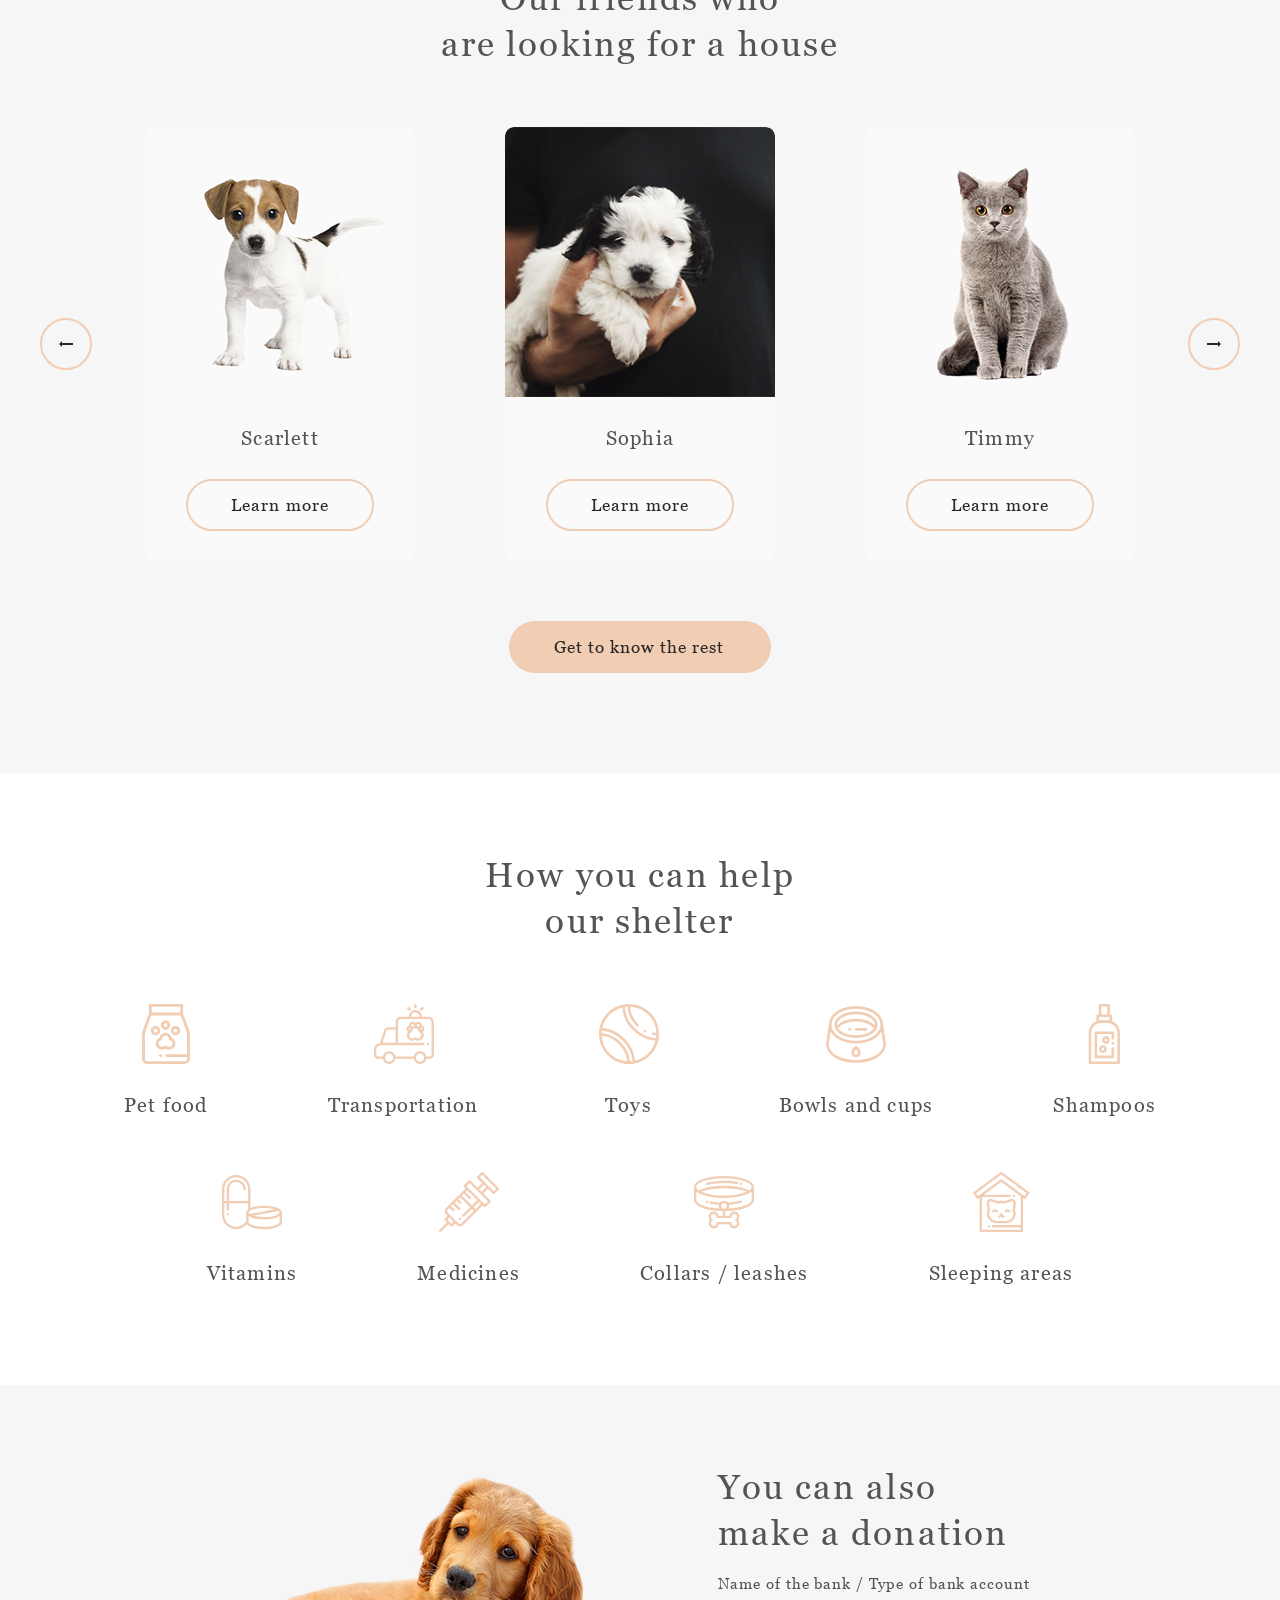
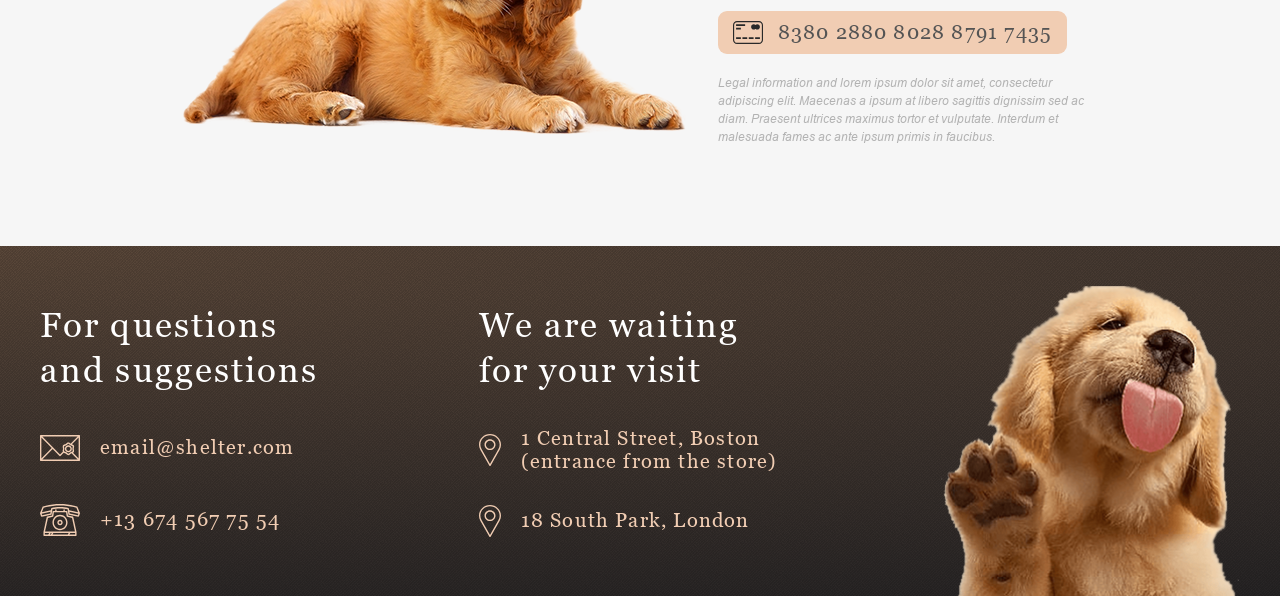
==== commit 3ebaae01: "update" ====
--- a/index.html
+++ b/index.html
@@ -4,8 +4,8 @@
     <meta charset="UTF-8">
     <meta name="viewport" content="width=device-width, initial-scale=1.0">
     <title>Cozy House | main page</title>
-    <link rel="preload" href="fonts/ArialMT.woff2" as="font" type="font/woff2" crossorigin>
-    <link rel="preload" href="fonts/Georgia.woff2" as="font" type="font/woff2" crossorigin>
+    <!-- <link rel="preload" href="fonts/ArialMT.woff2" as="font" type="font/woff2" crossorigin>
+    <link rel="preload" href="fonts/Georgia.woff2" as="font" type="font/woff2" crossorigin> -->
     <link rel="stylesheet" href="css/style.css">
     <link rel="icon" type="image/x-icon" href="images/favicon.ico">
 </head>
--- a/css/style.css
+++ b/css/style.css
@@ -520,6 +520,7 @@
 	text-decoration: none;
 	background: var(--color-light-s);
 	border-radius: 9px;
+	cursor: pointer;
 	transition: 0.3s;
 }
 
@@ -531,6 +532,7 @@
 .friends-item:hover .friends-item__button{
 	background: var(--color-primary-light);
 	border-color: var(--color-primary-light);
+	cursor: pointer;
 }
 
 .friends-item__image-container{
